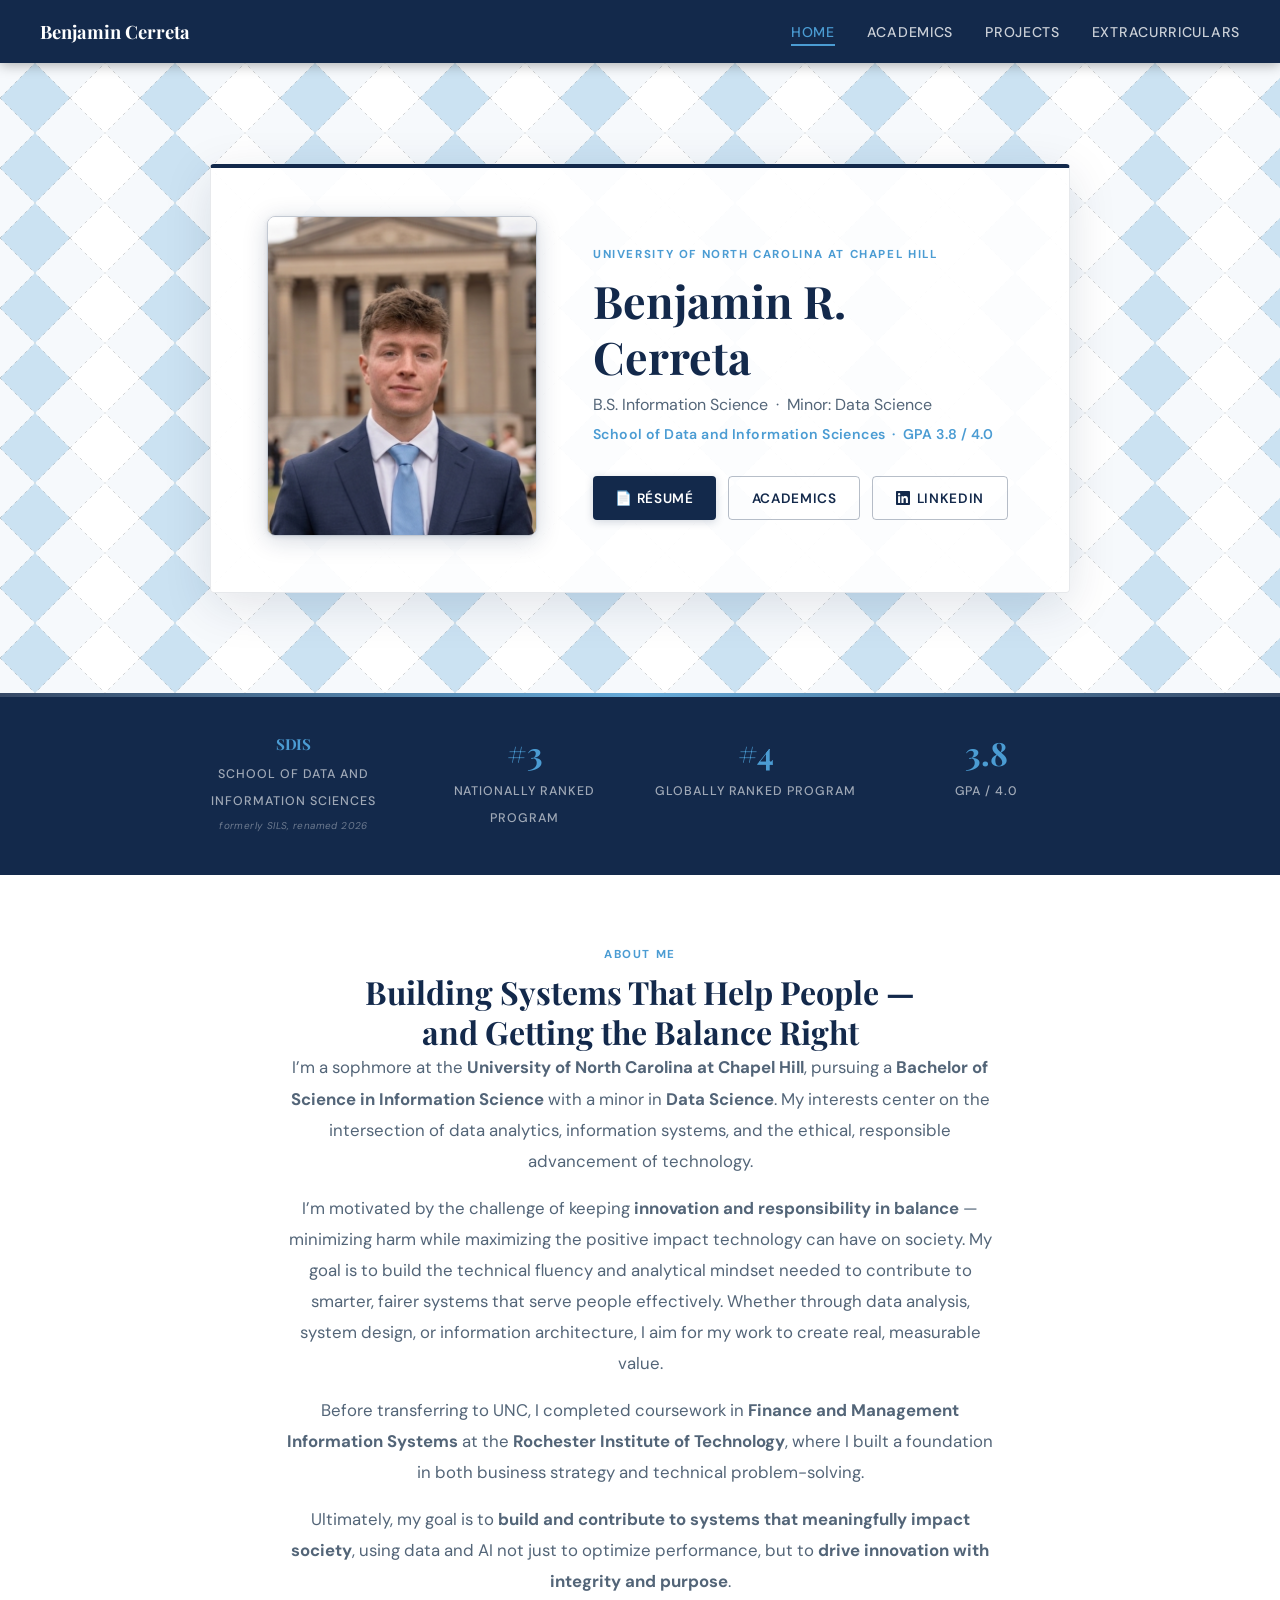
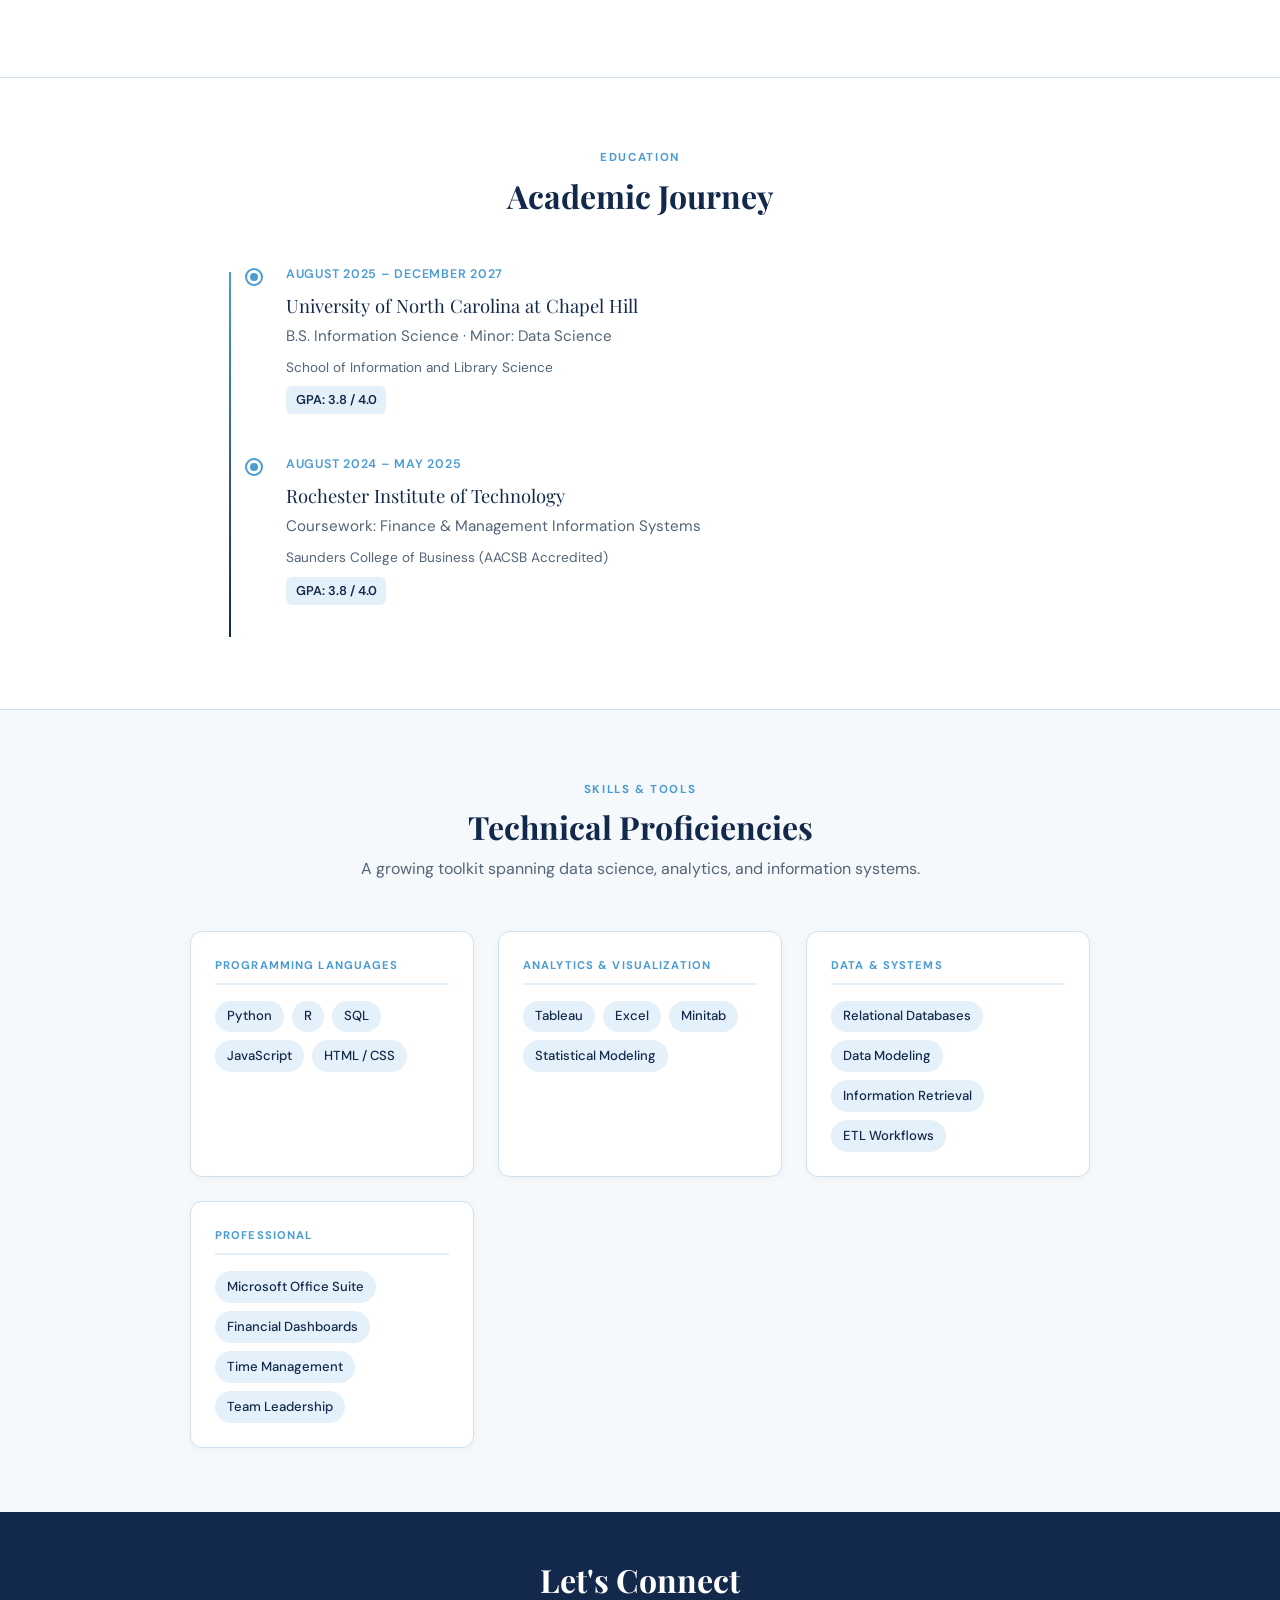
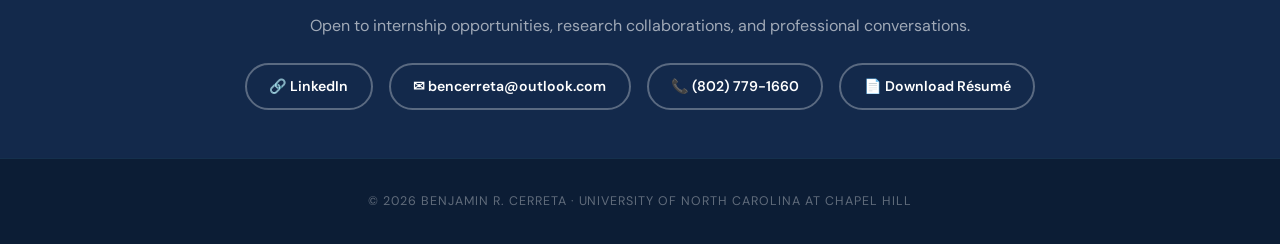
==== index.html @ 317cc1e1 "fix image folder case" ====
<!DOCTYPE html>
<html lang="en">
<head>
  <meta charset="UTF-8"/>
  <meta name="viewport" content="width=device-width, initial-scale=1.0"/>
  <title>Benjamin Cerreta | UNC Chapel Hill</title>
  <meta property="og:title" content="Benjamin R. Cerreta | UNC Chapel Hill"/>
  <meta property="og:description" content="Information Science & Data Science student at UNC Chapel Hill. School of Data and Information Sciences, GPA 3.8."/>
  <meta property="og:type" content="website"/>
  <meta property="og:image" content="Images/headshot.jpg"/>
  <link rel="stylesheet" href="style.css"/>
</head>

<body>

  <!-- NAV -->
  <nav class="navbar">
    <div class="logo">Benjamin Cerreta</div>
    <ul class="nav-links">
      <li><a href="index.html" class="active">Home</a></li>
      <li><a href="academics.html">Academics</a></li>
      <li><a href="projects.html">Projects</a></li>
      <li><a href="extracurriculars.html">Extracurriculars</a></li>
    </ul>
  </nav>

  <!-- HERO — UNC Athletic Argyle background -->
  <header class="hero-banner argyle-hero">
  <div style="
  display: flex;
  align-items: center;
  gap: 3.5rem;
  max-width: 860px;
  width: 100%;
  background: rgba(255,255,255,0.93);
  border: 1px solid rgba(19,41,75,0.10);
  border-top: 4px solid var(--unc-navy);
  border-radius: 4px;
  padding: 3rem 3.5rem;
  box-shadow: 0 12px 48px rgba(19,41,75,0.13);
">
    <!-- PHOTO -->
    <div style="flex-shrink:0;">
      <img src="Images/headshot.jpg" alt="Benjamin Cerreta" class="headshot"/>
    </div>

    <!-- INFO -->
    <div style="text-align:left;">
      <span style="
        display: inline-block;
        font-size: 0.72rem;
        font-weight: 700;
        letter-spacing: 0.14em;
        text-transform: uppercase;
        color: var(--carolina-blue);
        margin-bottom: 0.5rem;
      ">University of North Carolina at Chapel Hill</span>

      <h1 style="color:var(--unc-navy); margin-bottom:0.4rem;">Benjamin R. Cerreta</h1>

      <p style="
        font-size: 1rem;
        color: var(--text-muted);
        margin-bottom: 0.3rem;
        font-weight: 400;
      ">B.S. Information Science &nbsp;·&nbsp; Minor: Data Science</p>

      <p style="
        font-size: 0.88rem;
        color: var(--carolina-blue);
        font-weight: 600;
        letter-spacing: 0.03em;
        margin-bottom: 1.6rem;
      ">School of Data and Information Sciences &nbsp;·&nbsp; GPA 3.8 / 4.0</p>

<div class="hero-links" style="justify-content:flex-start; flex-wrap:nowrap; gap:0.75rem; margin-top:1.8rem;">

  <a href="Resume_Ben_Cerreta.pdf" target="_blank" class="hero-btn-primary">
    &#128196; Résumé
  </a>

  <a href="academics.html" class="hero-btn-secondary">
    Academics
  </a>

  <a href="https://www.linkedin.com/in/ben-cerreta-72324b303" target="_blank" rel="noopener noreferrer" class="hero-btn-secondary">
    <svg xmlns="http://www.w3.org/2000/svg" width="14" height="14" viewBox="0 0 24 24" fill="#13294B">
      <path d="M20.447 20.452h-3.554v-5.569c0-1.328-.027-3.037-1.852-3.037-1.853 0-2.136 1.445-2.136 2.939v5.667H9.351V9h3.414v1.561h.046c.477-.9 1.637-1.85 3.37-1.85 3.601 0 4.267 2.37 4.267 5.455v6.286zM5.337 7.433a2.062 2.062 0 0 1-2.063-2.065 2.064 2.064 0 1 1 2.063 2.065zm1.782 13.019H3.555V9h3.564v11.452zM22.225 0H1.771C.792 0 0 .774 0 1.729v20.542C0 23.227.792 24 1.771 24h20.451C23.2 24 24 23.227 24 22.271V1.729C24 .774 23.2 0 22.222 0h.003z"/>
    </svg>
    LinkedIn
  </a>

</div>
    </div>
  </div>
</header>

  <!-- ARGYLE ACCENT STRIP -->
  <div class="argyle-strip"></div>

  <!-- ACADEMIC STATS BAR (UNC only) -->
  <section class="stats-bar">
    <div class="stats-inner">
     <div class="stat-item">
  <span class="stat-number" style="font-size:0.95rem; letter-spacing:-0.01em;">SDIS</span>
  <span class="stat-label">School of Data and Information Sciences</span>
  <span style="display:block; font-size:0.62rem; color:rgba(255,255,255,0.38); letter-spacing:0.04em; margin-top:0.3rem; font-style:italic;">formerly SILS, renamed 2026</span>
</div>
<div class="stat-item">
  <span class="stat-number">#3</span>
  <span class="stat-label">Nationally Ranked Program</span>
</div>
<div class="stat-item">
  <span class="stat-number">#4</span>
  <span class="stat-label">Globally Ranked Program</span>
</div>
      <div class="stat-item">
        <span class="stat-number">3.8</span>
        <span class="stat-label">GPA / 4.0</span>
      </div>
    </div>
  </section>

  <!-- ABOUT -->
  <section class="about">
    <span class="section-label">About Me</span>
    <h2>Building Systems That Help People —<br>and Getting the Balance Right</h2>
    <p>
  I’m a sophmore at the <strong>University of North Carolina at Chapel Hill</strong>, pursuing a 
  <strong>Bachelor of Science in Information Science</strong> with a minor in 
  <strong>Data Science</strong>. My interests center on the intersection of 
  data analytics, information systems, and the ethical, responsible advancement of technology. 
</p>

<p>
  I’m motivated by the challenge of keeping <strong>innovation and responsibility in balance</strong> — 
  minimizing harm while maximizing the positive impact technology can have on society. 
  My goal is to build the technical fluency and analytical mindset needed to contribute to 
  smarter, fairer systems that serve people effectively. Whether through 
  data analysis, system design, or information architecture, I aim for my work to 
  create real, measurable value.
</p>

<p>
  Before transferring to UNC, I completed coursework in 
  <strong>Finance and Management Information Systems</strong> at the 
  <strong>Rochester Institute of Technology</strong>, where I built a foundation in both business strategy 
  and technical problem-solving. 
  <p>
  Ultimately, my goal is to <strong>build and contribute to systems that meaningfully impact society</strong>, 
  using data and AI not just to optimize performance, but to 
  <strong>drive innovation with integrity and purpose</strong>.
</p>


  </section>

  <hr class="divider"/>

  <!-- EDUCATION TIMELINE -->
  <section class="education-section">
    <div class="section-header text-center">
      <span class="section-label">Education</span>
      <h2>Academic Journey</h2>
    </div>
    <div class="timeline">
      <div class="timeline-item">
        <div class="timeline-date">August 2025 – December 2027</div>
        <div class="timeline-school">University of North Carolina at Chapel Hill</div>
        <div class="timeline-degree">B.S. Information Science · Minor: Data Science</div>
        <div class="timeline-degree" style="font-size:0.85rem; margin-top:0.15rem;">School of Information and Library Science</div>
        <span class="timeline-gpa">GPA: 3.8 / 4.0</span>
      </div>
      <div class="timeline-item">
        <div class="timeline-date">August 2024 – May 2025</div>
        <div class="timeline-school">Rochester Institute of Technology</div>
        <div class="timeline-degree">Coursework: Finance &amp; Management Information Systems</div>
        <div class="timeline-degree" style="font-size:0.85rem; margin-top:0.15rem;">Saunders College of Business (AACSB Accredited)</div>
        <span class="timeline-gpa">GPA: 3.8 / 4.0</span>
      </div>
    </div>
  </section>

  <hr class="divider"/>

  <!-- SKILLS & TOOLS -->
  <section class="skills-section">
    <div class="skills-inner">
      <div class="section-header text-center">
        <span class="section-label">Skills &amp; Tools</span>
        <h2>Technical Proficiencies</h2>
        <p class="page-subtitle">A growing toolkit spanning data science, analytics, and information systems.</p>
      </div>
      <div class="skills-grid">
        <div class="skill-group">
          <div class="skill-group-label">Programming Languages</div>
          <div class="skill-tags">
            <span class="skill-tag">Python</span>
            <span class="skill-tag">R</span>
            <span class="skill-tag">SQL</span>
            <span class="skill-tag">JavaScript</span>
            <span class="skill-tag">HTML / CSS</span>
          </div>
        </div>
        <div class="skill-group">
          <div class="skill-group-label">Analytics &amp; Visualization</div>
          <div class="skill-tags">
            <span class="skill-tag">Tableau</span>
            <span class="skill-tag">Excel</span>
            <span class="skill-tag">Minitab</span>
            <span class="skill-tag">Statistical Modeling</span>
          </div>
        </div>
        <div class="skill-group">
          <div class="skill-group-label">Data &amp; Systems</div>
          <div class="skill-tags">
            <span class="skill-tag">Relational Databases</span>
            <span class="skill-tag">Data Modeling</span>
            <span class="skill-tag">Information Retrieval</span>
            <span class="skill-tag">ETL Workflows</span>
          </div>
        </div>
        <div class="skill-group">
          <div class="skill-group-label">Professional</div>
          <div class="skill-tags">
            <span class="skill-tag">Microsoft Office Suite</span>
            <span class="skill-tag">Financial Dashboards</span>
            <span class="skill-tag">Time Management</span>
            <span class="skill-tag">Team Leadership</span>
          </div>
        </div>
      </div>
    </div>
  </section>

  <!-- CONNECT / CONTACT -->
  <section class="connect-section">
    <h2>Let's Connect</h2>
    <p>Open to internship opportunities, research collaborations, and professional conversations.</p>
    <div class="connect-links">
      <a href="https://www.linkedin.com/in/ben-cerreta-72324b303" class="connect-link" target="_blank" rel="noopener noreferrer">&#128279; LinkedIn</a>
      <a href="mailto:bencerreta@outlook.com" class="connect-link">&#9993; bencerreta@outlook.com</a>
      <a href="tel:8027791660" class="connect-link">&#128222; (802) 779-1660</a>
      <a href="Resume_Ben_Cerreta.pdf" class="connect-link" target="_blank" rel="noopener noreferrer">&#128196; Download Résumé</a>
    </div>
  </section>

  <!-- FOOTER -->
  <footer>
    <p>© 2026 Benjamin R. Cerreta · University of North Carolina at Chapel Hill</p>
  </footer>

  <script src="file.js"></script>
</body>
</html>
---- style.css ----
/* ==== GOOGLE FONTS ==== */
@import url('https://fonts.googleapis.com/css2?family=Playfair+Display:wght@600;700&family=DM+Sans:wght@300;400;500;600&display=swap');

/* ==== UNC OFFICIAL COLOR VARIABLES ==== */
:root {
  --carolina-blue: #4B9CD3;       /* PMS 278 C – official Carolina Blue */
  --carolina-blue-mid: #3a87c0;   /* slightly deeper for hover/accent */
  --carolina-blue-pale: #e5f1fa;  /* very light tint for backgrounds */
  --unc-navy: #13294B;            /* Pantone 282 C – official Navy */
  --unc-navy-light: #1c3a68;
  --white: #ffffff;
  --off-white: #f6f9fc;
  --text: #1a1a2e;
  --text-muted: #536578;
  --border: #cfe0ef;
}

/* ==== RESET & BASE ==== */
html { scroll-behavior: smooth; }
*, *::before, *::after { box-sizing: border-box; margin: 0; padding: 0; }

body {
  font-family: 'DM Sans', sans-serif;
  color: var(--text);
  background: var(--white);
  line-height: 1.7;
  font-size: 16px;
}

h1, h2, h3, h4 {
  font-family: 'Playfair Display', serif;
  color: var(--unc-navy);
  line-height: 1.25;
}

h1 { font-size: clamp(1.8rem, 4vw, 2.8rem); }
h2 { font-size: clamp(1.4rem, 3vw, 2rem); }
h3 { font-size: 1.15rem; }

a { text-decoration: none; color: var(--carolina-blue); transition: color 0.2s; }
a:hover { color: var(--unc-navy); }

/* ====================================================================
   UNC CHAPEL HILL ARGYLE PATTERNS
   Classic argyle: Carolina Blue diamonds + White diamonds
   with thin dark dashed crosshatch lines through every corner.
==================================================================== */

/* Dark argyle — hero banner (navy base, Carolina Blue + white diamonds) */
.argyle-hero {
  background-color: #f6f9fc;
  background-image: url("data:image/svg+xml,%3Csvg xmlns='http://www.w3.org/2000/svg' width='140' height='70'%3E%3Crect width='140' height='70' fill='%23f6f9fc'/%3E%3Cpolygon points='35,0 70,35 35,70 0,35' fill='%234B9CD3' fill-opacity='0.25'/%3E%3Cpolygon points='105,0 140,35 105,70 70,35' fill='%23ffffff' fill-opacity='0.95'/%3E%3Cline x1='0' y1='35' x2='35' y2='0' stroke='%23000000' stroke-width='0.8' stroke-dasharray='3,4' opacity='0.2'/%3E%3Cline x1='0' y1='35' x2='35' y2='70' stroke='%23000000' stroke-width='0.8' stroke-dasharray='3,4' opacity='0.2'/%3E%3Cline x1='70' y1='35' x2='35' y2='0' stroke='%23000000' stroke-width='0.8' stroke-dasharray='3,4' opacity='0.2'/%3E%3Cline x1='70' y1='35' x2='35' y2='70' stroke='%23000000' stroke-width='0.8' stroke-dasharray='3,4' opacity='0.2'/%3E%3Cline x1='70' y1='35' x2='105' y2='0' stroke='%23000000' stroke-width='0.8' stroke-dasharray='3,4' opacity='0.2'/%3E%3Cline x1='70' y1='35' x2='105' y2='70' stroke='%23000000' stroke-width='0.8' stroke-dasharray='3,4' opacity='0.2'/%3E%3Cline x1='140' y1='35' x2='105' y2='0' stroke='%23000000' stroke-width='0.8' stroke-dasharray='3,4' opacity='0.2'/%3E%3Cline x1='140' y1='35' x2='105' y2='70' stroke='%23000000' stroke-width='0.8' stroke-dasharray='3,4' opacity='0.2'/%3E%3C/svg%3E");
  background-size: 140px 70px;
}

.argyle-bg {
  background-color: #f6f9fc;
  background-image: url("data:image/svg+xml,%3Csvg xmlns='http://www.w3.org/2000/svg' width='140' height='70'%3E%3Crect width='140' height='70' fill='%23f6f9fc'/%3E%3Cpolygon points='35,0 70,35 35,70 0,35' fill='%234B9CD3' fill-opacity='0.25'/%3E%3Cpolygon points='105,0 140,35 105,70 70,35' fill='%23ffffff' fill-opacity='0.95'/%3E%3Cline x1='0' y1='35' x2='35' y2='0' stroke='%23000000' stroke-width='0.8' stroke-dasharray='3,4' opacity='0.2'/%3E%3Cline x1='0' y1='35' x2='35' y2='70' stroke='%23000000' stroke-width='0.8' stroke-dasharray='3,4' opacity='0.2'/%3E%3Cline x1='70' y1='35' x2='35' y2='0' stroke='%23000000' stroke-width='0.8' stroke-dasharray='3,4' opacity='0.2'/%3E%3Cline x1='70' y1='35' x2='35' y2='70' stroke='%23000000' stroke-width='0.8' stroke-dasharray='3,4' opacity='0.2'/%3E%3Cline x1='70' y1='35' x2='105' y2='0' stroke='%23000000' stroke-width='0.8' stroke-dasharray='3,4' opacity='0.2'/%3E%3Cline x1='70' y1='35' x2='105' y2='70' stroke='%23000000' stroke-width='0.8' stroke-dasharray='3,4' opacity='0.2'/%3E%3Cline x1='140' y1='35' x2='105' y2='0' stroke='%23000000' stroke-width='0.8' stroke-dasharray='3,4' opacity='0.2'/%3E%3Cline x1='140' y1='35' x2='105' y2='70' stroke='%23000000' stroke-width='0.8' stroke-dasharray='3,4' opacity='0.2'/%3E%3C/svg%3E");
  background-size: 140px 70px;
  background-attachment: fixed;
}

.argyle-strip {
  height: 4px;
  background: linear-gradient(
    to right,
    var(--unc-navy) 0%,
    var(--carolina-blue) 50%,
    var(--unc-navy) 100%
  );
  opacity: 0.85;
}

/* ==== NAV ==== */
.navbar {
  background: var(--unc-navy);
  color: var(--white);
  display: flex;
  justify-content: space-between;
  align-items: center;
  padding: 1rem 2.5rem;
  position: sticky;
  top: 0;
  z-index: 100;
  box-shadow: 0 2px 12px rgba(0,0,0,0.3);
}

.logo {
  font-family: 'Playfair Display', serif;
  font-weight: 700;
  font-size: 1.15rem;
  color: var(--white);
}

.nav-links { list-style: none; display: flex; gap: 2rem; }

.nav-links a {
  color: rgba(255,255,255,0.78);
  font-size: 0.88rem;
  font-weight: 500;
  letter-spacing: 0.05em;
  text-transform: uppercase;
  transition: color 0.2s;
  padding-bottom: 3px;
  border-bottom: 2px solid transparent;
}

.nav-links a.active,
.nav-links a:hover {
  color: var(--carolina-blue);
  border-bottom-color: var(--carolina-blue);
}

/* ==== HERO ==== */
.hero-banner {
  min-height: 70vh;
  display: flex;
  justify-content: center;
  align-items: center;
  padding: 6rem 1rem;
}

.hero-overlay {
  text-align: center;
  padding: 3rem 4rem;
  border-radius: 16px;
  background: rgba(19, 41, 75, 0.6);
  -webkit-backdrop-filter: blur(8px);
  backdrop-filter: blur(8px);
  border: 1px solid rgba(75, 156, 211, 0.35);
  max-width: 600px;
}

.headshot {
  width: 270px;
  height: 320px;
  border-radius: 8px;
  border: 1px solid rgba(19,41,75,0.25);
  object-fit: cover;
  box-shadow: 0 4px 24px rgba(19,41,75,0.18), 0 1px 4px rgba(19,41,75,0.10);
}

.hero-overlay h1 { color: var(--white); margin-bottom: 0.5rem; }

.subtitle {
  color: rgba(255,255,255,0.78);
  margin: 0.3rem 0 1.5rem;
  font-size: 1rem;
  font-weight: 400;
}

.hero-links { display: flex; gap: 1rem; justify-content: center; flex-wrap: wrap; }

.btn {
  background: var(--carolina-blue);
  color: var(--white);
  padding: 0.65rem 1.6rem;
  border-radius: 30px;
  font-weight: 600;
  font-size: 0.9rem;
  transition: all 0.25s;
  display: inline-flex;
  align-items: center;
  gap: 0.4rem;
}
.btn:hover {
  background: var(--white);
  color: var(--unc-navy);
  transform: translateY(-2px);
  box-shadow: 0 6px 20px rgba(0,0,0,0.2);
}

.btn-outline {
  background: transparent;
  color: var(--white);
  border: 2px solid rgba(255,255,255,0.45);
  padding: 0.6rem 1.5rem;
  border-radius: 30px;
  font-weight: 500;
  font-size: 0.9rem;
  transition: all 0.25s;
}
.btn-outline:hover {
  border-color: var(--white);
  background: rgba(255,255,255,0.1);
  color: var(--white);
  transform: translateY(-2px);
}
.hero-banner .btn-outline:hover {
  background: var(--unc-navy);
  border-color: var(--unc-navy);
  color: var(--white);
}

/* ==== STATS BAR ==== */
.stats-bar {
  background: var(--unc-navy);
  padding: 2.5rem 2rem;
}

.stats-inner {
  max-width: 900px;
  margin: 0 auto;
  display: grid;
  grid-template-columns: repeat(auto-fit, minmax(140px, 1fr));
  gap: 1.5rem;
  text-align: center;
}

.stat-item { color: var(--white); }
.stat-number {
  font-family: 'Playfair Display', serif;
  font-size: 2rem;
  font-weight: 700;
  color: var(--carolina-blue);
  display: block;
  line-height: 1;
  margin-bottom: 0.4rem;
}
.stat-label {
  font-size: 0.78rem;
  font-weight: 500;
  letter-spacing: 0.08em;
  text-transform: uppercase;
  color: rgba(255,255,255,0.6);
}

/* ==== ABOUT ==== */
.about {
  max-width: 760px;
  margin: 0 auto;
  padding: 4rem 1.5rem;
  text-align: center;
}
.about p {
  font-size: 1.05rem;
  color: var(--text-muted);
  margin-bottom: 1rem;
  line-height: 1.85;
}

/* ==== SECTION HELPERS ==== */
.section { padding: 4rem 2rem; max-width: 1100px; margin: 0 auto; }
.section-header { text-align: center; margin-bottom: 3rem; }
.section-header h2 { margin-bottom: 0.5rem; }
.section-label {
  display: inline-block;
  font-size: 0.72rem;
  font-weight: 700;
  letter-spacing: 0.14em;
  text-transform: uppercase;
  color: var(--carolina-blue);
  margin-bottom: 0.5rem;
}
.page-subtitle {
  color: var(--text-muted);
  font-size: 1rem;
  max-width: 600px;
  margin: 0.5rem auto 0;
}
.text-center { text-align: center; }
.divider { border: none; border-top: 1px solid var(--border); margin: 0; }

/* ==== EDUCATION TIMELINE ==== */
.education-section { padding: 4rem 2rem; max-width: 900px; margin: 0 auto; }

.timeline { display: flex; flex-direction: column; position: relative; padding-left: 2rem; }
.timeline::before {
  content: '';
  position: absolute;
  left: 7px; top: 8px; bottom: 8px;
  width: 2px;
  background: linear-gradient(to bottom, var(--carolina-blue), var(--unc-navy));
}
.timeline-item { position: relative; padding: 0 0 2.5rem 2rem; }
.timeline-item::before {
  content: '';
  position: absolute;
  left: -0.45rem; top: 6px;
  width: 14px; height: 14px;
  border-radius: 50%;
  background: var(--carolina-blue);
  border: 3px solid var(--white);
  box-shadow: 0 0 0 2px var(--carolina-blue);
}
.timeline-date { font-size: 0.78rem; font-weight: 600; letter-spacing: 0.06em; text-transform: uppercase; color: var(--carolina-blue); margin-bottom: 0.3rem; }
.timeline-school { font-family: 'Playfair Display', serif; font-size: 1.15rem; color: var(--unc-navy); margin-bottom: 0.15rem; }
.timeline-degree { font-size: 0.95rem; color: var(--text-muted); margin-bottom: 0.4rem; }
.timeline-gpa { display: inline-block; background: var(--carolina-blue-pale); color: var(--unc-navy); padding: 0.2rem 0.6rem; border-radius: 6px; font-size: 0.8rem; font-weight: 600; }

/* ==== SKILLS SECTION ==== */
.skills-section { background: var(--off-white); padding: 4rem 2rem; }
.skills-inner { max-width: 900px; margin: 0 auto; }
.skills-grid { display: grid; grid-template-columns: repeat(auto-fit, minmax(220px, 1fr)); gap: 1.5rem; margin-top: 2.5rem; }
.skill-group { background: var(--white); border-radius: 12px; padding: 1.5rem; border: 1px solid var(--border); box-shadow: 0 2px 8px rgba(0,0,0,0.04); }
.skill-group-label { font-size: 0.7rem; font-weight: 700; text-transform: uppercase; letter-spacing: 0.1em; color: var(--carolina-blue); margin-bottom: 1rem; padding-bottom: 0.5rem; border-bottom: 2px solid var(--carolina-blue-pale); }
.skill-tags { display: flex; flex-wrap: wrap; gap: 0.5rem; }
.skill-tag { background: var(--carolina-blue-pale); color: var(--unc-navy); padding: 0.3rem 0.75rem; border-radius: 20px; font-size: 0.82rem; font-weight: 500; }

/* ==== COURSE CARDS (no images) ==== */
.course-grid { display: grid; grid-template-columns: repeat(auto-fit, minmax(300px, 1fr)); gap: 1.5rem; margin-top: 2rem; }
.course-card {
  background: rgba(255,255,255,0.97);
  border-radius: 12px;
  padding: 1.5rem;
  box-shadow: 0 2px 12px rgba(0,0,0,0.06);
  border: 1px solid var(--border);
  display: flex; flex-direction: column; gap: 0.6rem;
  transition: transform 0.2s, box-shadow 0.2s;
}
.course-card:hover { transform: translateY(-3px); box-shadow: 0 8px 24px rgba(0,0,0,0.1); }
.course-meta { display: flex; align-items: center; justify-content: space-between; gap: 0.5rem; }
.course-code { font-size: 0.75rem; font-weight: 700; letter-spacing: 0.08em; text-transform: uppercase; color: var(--carolina-blue); background: var(--carolina-blue-pale); padding: 0.2rem 0.55rem; border-radius: 5px; }
.school-badge { font-size: 0.68rem; font-weight: 600; letter-spacing: 0.06em; text-transform: uppercase; color: var(--white); background: var(--unc-navy); padding: 0.2rem 0.55rem; border-radius: 5px; white-space: nowrap; }
.school-badge.rit { background: #f76902; }
.course-card h3 { font-size: 1rem; color: var(--unc-navy); margin: 0.1rem 0; font-family: 'DM Sans', sans-serif; font-weight: 600; }
.course-card p { font-size: 0.88rem; color: var(--text-muted); line-height: 1.65; flex: 1; }
.course-tags { display: flex; flex-wrap: wrap; gap: 0.4rem; margin-top: 0.2rem; }
.course-tag { font-size: 0.7rem; padding: 0.15rem 0.5rem; border-radius: 12px; background: var(--off-white); color: var(--text-muted); font-weight: 500; }

/* School filter tabs */
.tab-bar { display: flex; gap: 0.5rem; justify-content: center; margin-bottom: 2.5rem; flex-wrap: wrap; }
.tab-btn { padding: 0.5rem 1.4rem; border-radius: 30px; border: 2px solid var(--border); background: transparent; color: var(--text-muted); font-family: 'DM Sans', sans-serif; font-size: 0.85rem; font-weight: 600; cursor: pointer; transition: all 0.2s; }
.tab-btn:hover {
  border-color: var(--carolina-blue);
  color: var(--carolina-blue);
  background: var(--carolina-blue-pale);
  transform: translateY(-1px);
  box-shadow: 0 3px 10px rgba(75,156,211,0.15);
}
.tab-btn.active { background: var(--unc-navy); border-color: var(--unc-navy); color: var(--white); }

/* ==== ACTIVITY LIST ==== */
.activity-list { max-width: 800px; margin: 2rem auto 0; display: flex; flex-direction: column; gap: 1.2rem; }
.activity { background: rgba(255,255,255,0.97); border-left: 4px solid var(--carolina-blue); padding: 1.2rem 1.5rem; border-radius: 0 10px 10px 0; box-shadow: 0 2px 10px rgba(0,0,0,0.05); transition: transform 0.2s; }
.activity:hover {
  transform: translateX(4px);
  box-shadow: 0 6px 20px rgba(0,0,0,0.09);
}
.activity h3 { font-size: 1rem; font-family: 'DM Sans', sans-serif; font-weight: 600; margin-bottom: 0.35rem; }
.activity p { font-size: 0.9rem; color: var(--text-muted); }
.activity-role { font-size: 0.72rem; font-weight: 600; letter-spacing: 0.06em; text-transform: uppercase; color: var(--carolina-blue); margin-bottom: 0.3rem; display: block; }

/* Powerlifting records table */
.records-grid {
  display: grid;
  grid-template-columns: repeat(auto-fit, minmax(140px, 1fr));
  gap: 0.75rem;
  margin-top: 0.9rem;
}
.record-item {
  background: var(--carolina-blue-pale);
  border-radius: 8px;
  padding: 0.7rem 0.9rem;
  text-align: center;
}
.record-lift { font-size: 0.68rem; font-weight: 700; text-transform: uppercase; letter-spacing: 0.08em; color: var(--carolina-blue); margin-bottom: 0.2rem; }
.record-kg { font-family: 'Playfair Display', serif; font-size: 1.1rem; color: var(--unc-navy); font-weight: 700; }
.record-lbs { font-size: 0.75rem; color: var(--text-muted); }

/* ==== PROJECTS ==== */
.project-grid { display: grid; grid-template-columns: repeat(auto-fit, minmax(300px, 1fr)); gap: 1.5rem; margin-top: 2rem; }
.project-card { background: rgba(255,255,255,0.97); border-radius: 12px; padding: 2rem; border: 1px solid var(--border); box-shadow: 0 2px 12px rgba(0,0,0,0.06); }
.project-card.future { border: 2px dashed var(--border); background: rgba(255,255,255,0.7); text-align: center; color: var(--text-muted); }
.project-card.future h3 { color: var(--text-muted); font-size: 1rem; }

/* ==== CONNECT / CONTACT ==== */
.connect-section { background: var(--unc-navy); padding: 3rem 2rem; text-align: center; }
.connect-section h2 { color: var(--white); margin-bottom: 0.75rem; }
.connect-section p { color: rgba(255,255,255,0.6); margin-bottom: 1.5rem; }
.connect-links { display: flex; gap: 1rem; justify-content: center; flex-wrap: wrap; }
.connect-link { display: inline-flex; align-items: center; gap: 0.4rem; padding: 0.6rem 1.4rem; border-radius: 30px; font-size: 0.88rem; font-weight: 600; transition: all 0.2s; border: 2px solid rgba(255,255,255,0.3); color: var(--white); }
.connect-link:hover { background: var(--carolina-blue); border-color: var(--carolina-blue); color: var(--white); transform: translateY(-2px); }

/* ==== FOOTER ==== */
footer {
  text-align: center;
  padding: 2rem 2rem;
  background: #0c1d35;
  color: rgba(255,255,255,0.35);
  font-size: 0.78rem;
  letter-spacing: 0.08em;
  text-transform: uppercase;
  border-top: 1px solid rgba(75,156,211,0.15);
}
/* ==== RESPONSIVE ==== */
@media (max-width: 768px) {
  .navbar { padding: 0.8rem 1.2rem; }
  .nav-links { gap: 1rem; }
  .nav-links a { font-size: 0.78rem; }
  .hero-overlay { padding: 2rem 1.5rem; }
  .stats-inner { grid-template-columns: repeat(2, 1fr); }
  .course-grid { grid-template-columns: 1fr; }
  .records-grid { grid-template-columns: repeat(2, 1fr); }
}

.fade-in {
  opacity: 0;
  transform: translateY(24px);
  transition: opacity 0.6s ease, transform 0.6s ease;
}
.fade-in.visible {
  opacity: 1;
  transform: translateY(0);
}
@media print {
  .navbar, .connect-section, .back-to-top, footer { display: none; }
  body { font-size: 12pt; color: #000; background: #fff; }
  .argyle-hero, .argyle-bg, .argyle-strip, .stats-bar, .skills-section { display: none; }
  .about, .education-section { max-width: 100%; padding: 1rem 0; }
}

.hero-btn-primary {
  display: inline-flex;
  align-items: center;
  gap: 0.45rem;
  padding: 0.6rem 1.4rem;
  background: var(--unc-navy);
  color: #fff;
  border-radius: 4px;
  font-size: 0.85rem;
  font-weight: 600;
  letter-spacing: 0.05em;
  text-transform: uppercase;
  text-decoration: none;
  box-shadow: 0 2px 8px rgba(19,41,75,0.18);
  transition: background 0.2s, box-shadow 0.2s, transform 0.2s;
}
.hero-btn-primary:hover {
  background: var(--carolina-blue);
  color: #fff;
  transform: translateY(-2px);
  box-shadow: 0 6px 18px rgba(19,41,75,0.22);
}

.hero-btn-secondary {
  display: inline-flex;
  align-items: center;
  gap: 0.45rem;
  padding: 0.6rem 1.4rem;
  background: transparent;
  color: var(--unc-navy);
  border: 1.5px solid rgba(19,41,75,0.3);
  border-radius: 4px;
  font-size: 0.85rem;
  font-weight: 600;
  letter-spacing: 0.05em;
  text-transform: uppercase;
  text-decoration: none;
  transition: border-color 0.2s, background 0.2s, transform 0.2s, box-shadow 0.2s;
}
.hero-btn-secondary:hover {
  border-color: var(--unc-navy);
  background: rgba(19,41,75,0.05);
  transform: translateY(-2px);
  box-shadow: 0 6px 18px rgba(19,41,75,0.10);
}
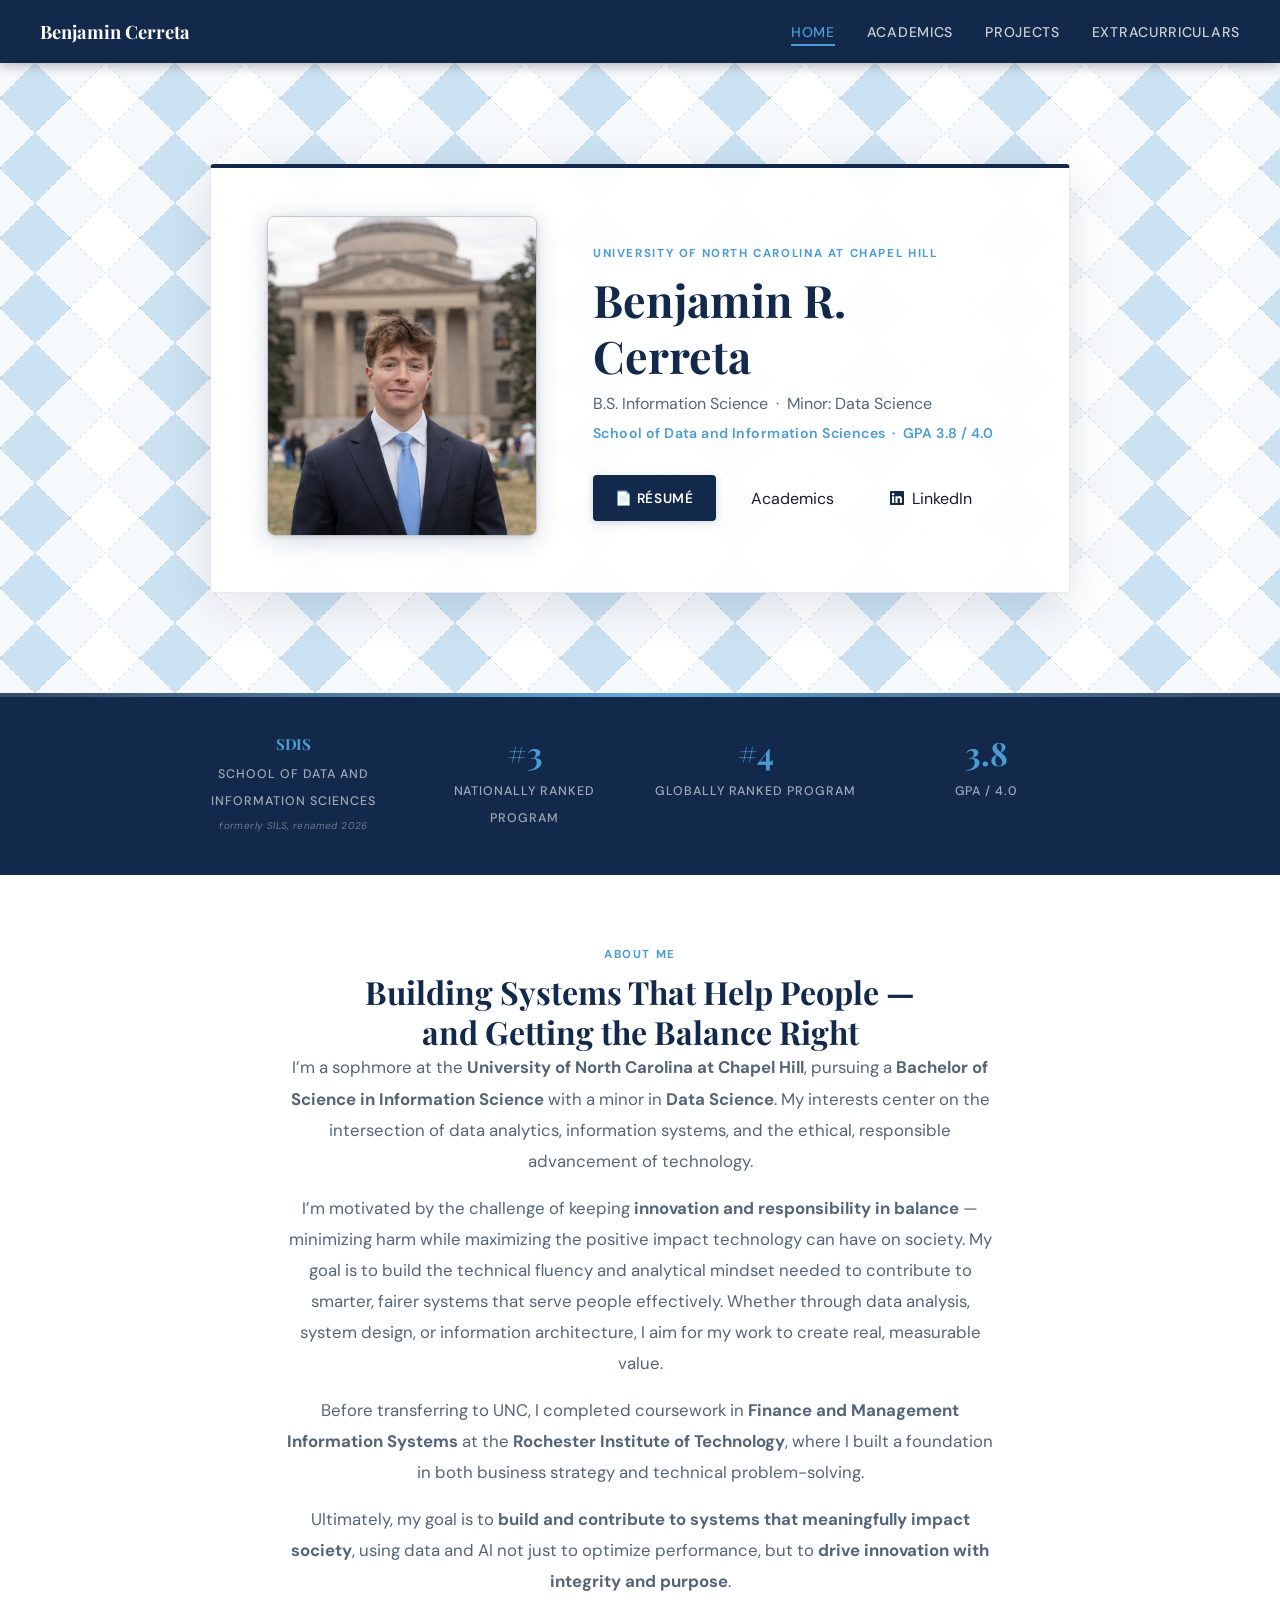
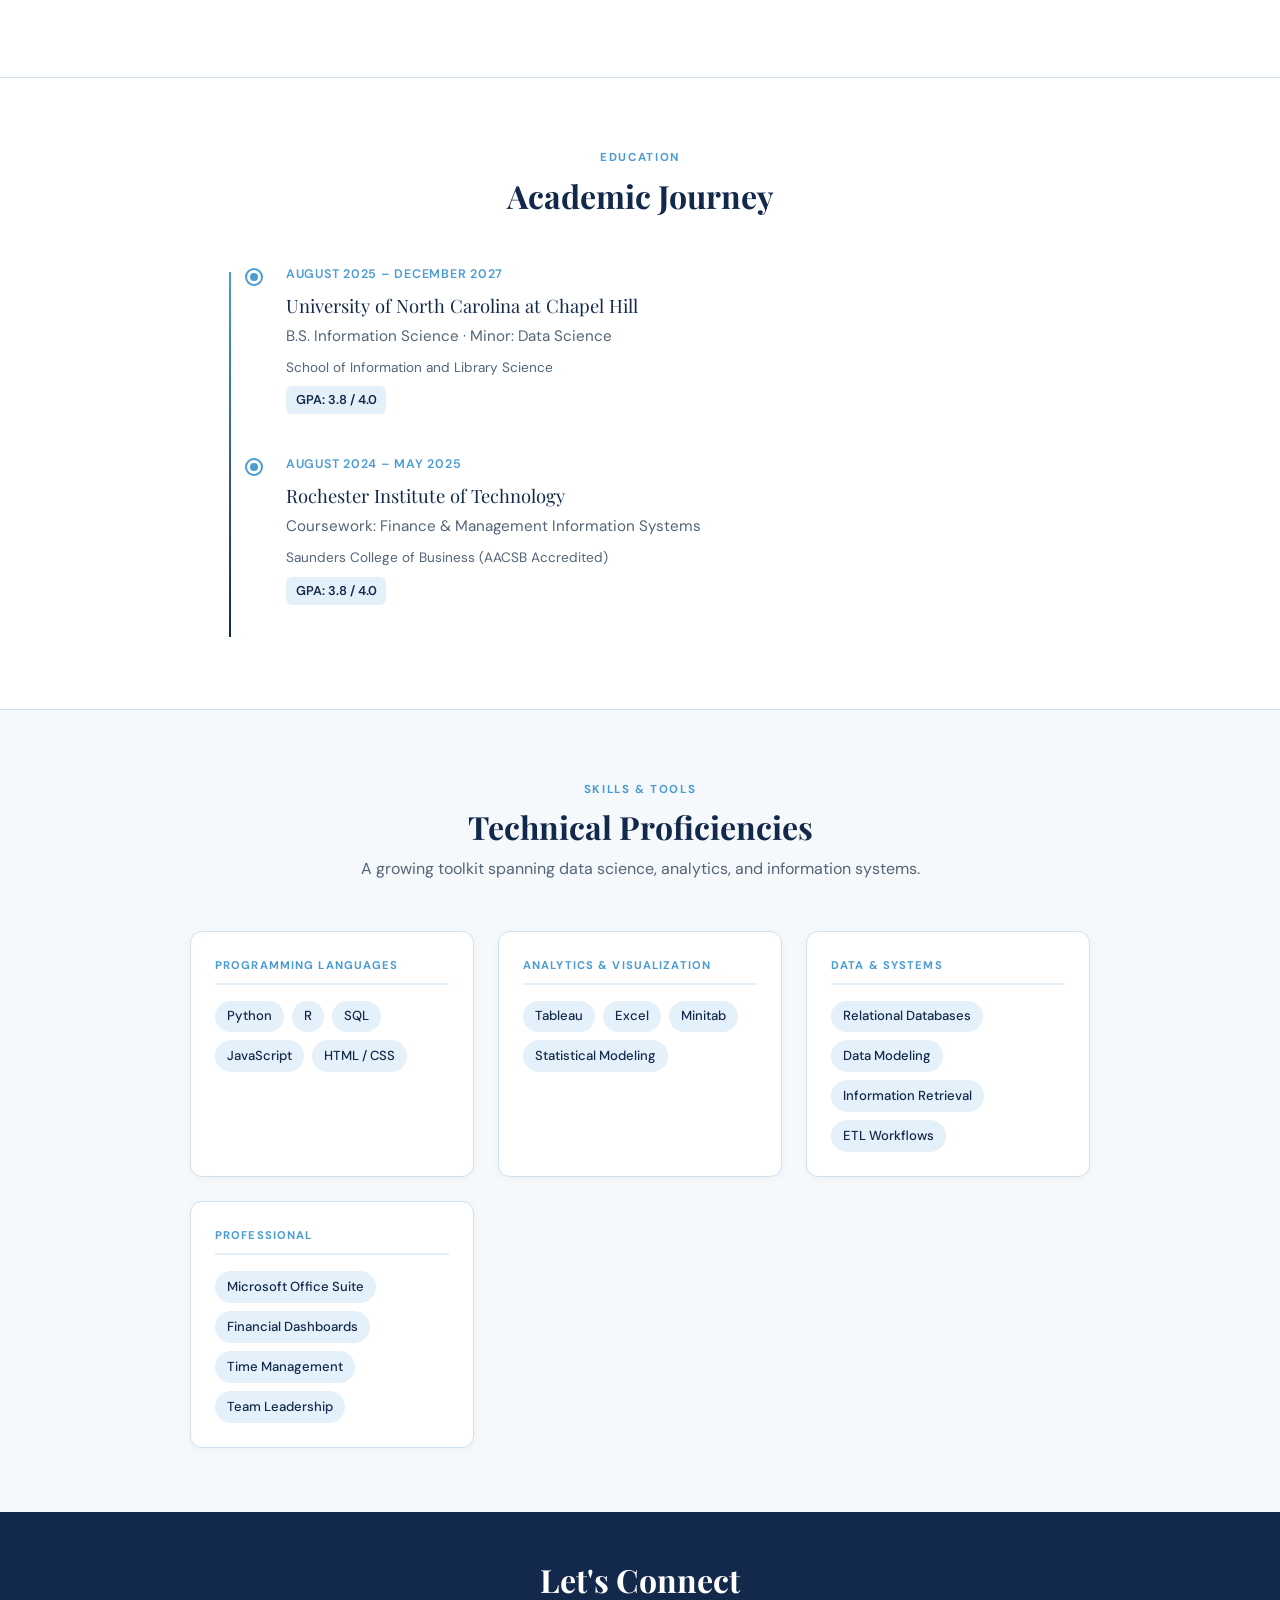
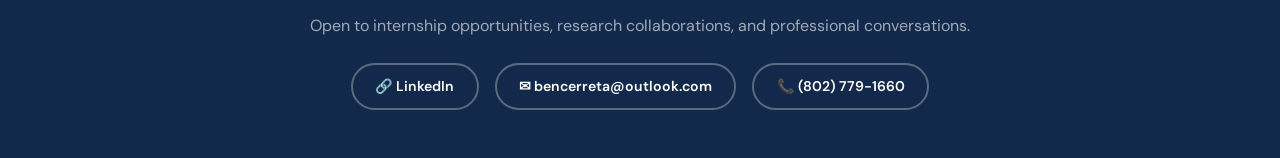
==== commit 2872caac: "Fix headshot path and uncrop activity photos" ====
--- a/index.html
+++ b/index.html
@@ -7,7 +7,7 @@
   <meta property="og:title" content="Benjamin R. Cerreta | UNC Chapel Hill"/>
   <meta property="og:description" content="Information Science & Data Science student at UNC Chapel Hill. School of Data and Information Sciences, GPA 3.8."/>
   <meta property="og:type" content="website"/>
-  <meta property="og:image" content="Images/headshot.jpg"/>
+  <meta property="og:image" content="Images/headshot.png"/>
   <link rel="stylesheet" href="style.css"/>
 </head>
 
@@ -41,7 +41,7 @@
 ">
     <!-- PHOTO -->
     <div style="flex-shrink:0;">
-      <img src="Images/headshot.jpg" alt="Benjamin Cerreta" class="headshot"/>
+      <img src="Images/headshot.png" alt="Benjamin Cerreta" class="headshot"/>
     </div>
 
     <!-- INFO -->
@@ -241,15 +241,4 @@
       <a href="https://www.linkedin.com/in/ben-cerreta-72324b303" class="connect-link" target="_blank" rel="noopener noreferrer">&#128279; LinkedIn</a>
       <a href="mailto:bencerreta@outlook.com" class="connect-link">&#9993; bencerreta@outlook.com</a>
       <a href="tel:8027791660" class="connect-link">&#128222; (802) 779-1660</a>
-      <a href="Resume_Ben_Cerreta.pdf" class="connect-link" target="_blank" rel="noopener noreferrer">&#128196; Download Résumé</a>
-    </div>
-  </section>
-
-  <!-- FOOTER -->
-  <footer>
-    <p>© 2026 Benjamin R. Cerreta · University of North Carolina at Chapel Hill</p>
-  </footer>
-
-  <script src="file.js"></script>
-</body>
-</html>
+      <a href="Resume_Ben_Cerreta.pdf" class="connect-link" target="_blank" rel="noopener nor
--- a/style.css
+++ b/style.css
@@ -340,6 +340,17 @@
 .activity h3 { font-size: 1rem; font-family: 'DM Sans', sans-serif; font-weight: 600; margin-bottom: 0.35rem; }
 .activity p { font-size: 0.9rem; color: var(--text-muted); }
 .activity-role { font-size: 0.72rem; font-weight: 600; letter-spacing: 0.06em; text-transform: uppercase; color: var(--carolina-blue); margin-bottom: 0.3rem; display: block; }
+
+/* Activity photo */
+.activity-photo {
+  width: 100%;
+  height: auto;
+  border-radius: 6px;
+  margin-top: 1rem;
+  border: 1px solid var(--border);
+  box-shadow: 0 2px 8px rgba(19,41,75,0.08);
+  display: block;
+}
 
 /* Powerlifting records table */
 .records-grid {
@@ -439,19 +450,4 @@
   gap: 0.45rem;
   padding: 0.6rem 1.4rem;
   background: transparent;
-  color: var(--unc-navy);
-  border: 1.5px solid rgba(19,41,75,0.3);
-  border-radius: 4px;
-  font-size: 0.85rem;
-  font-weight: 600;
-  letter-spacing: 0.05em;
-  text-transform: uppercase;
-  text-decoration: none;
-  transition: border-color 0.2s, background 0.2s, transform 0.2s, box-shadow 0.2s;
-}
-.hero-btn-secondary:hover {
-  border-color: var(--unc-navy);
-  background: rgba(19,41,75,0.05);
-  transform: translateY(-2px);
-  box-shadow: 0 6px 18px rgba(19,41,75,0.10);
-}+  color: var(--unc
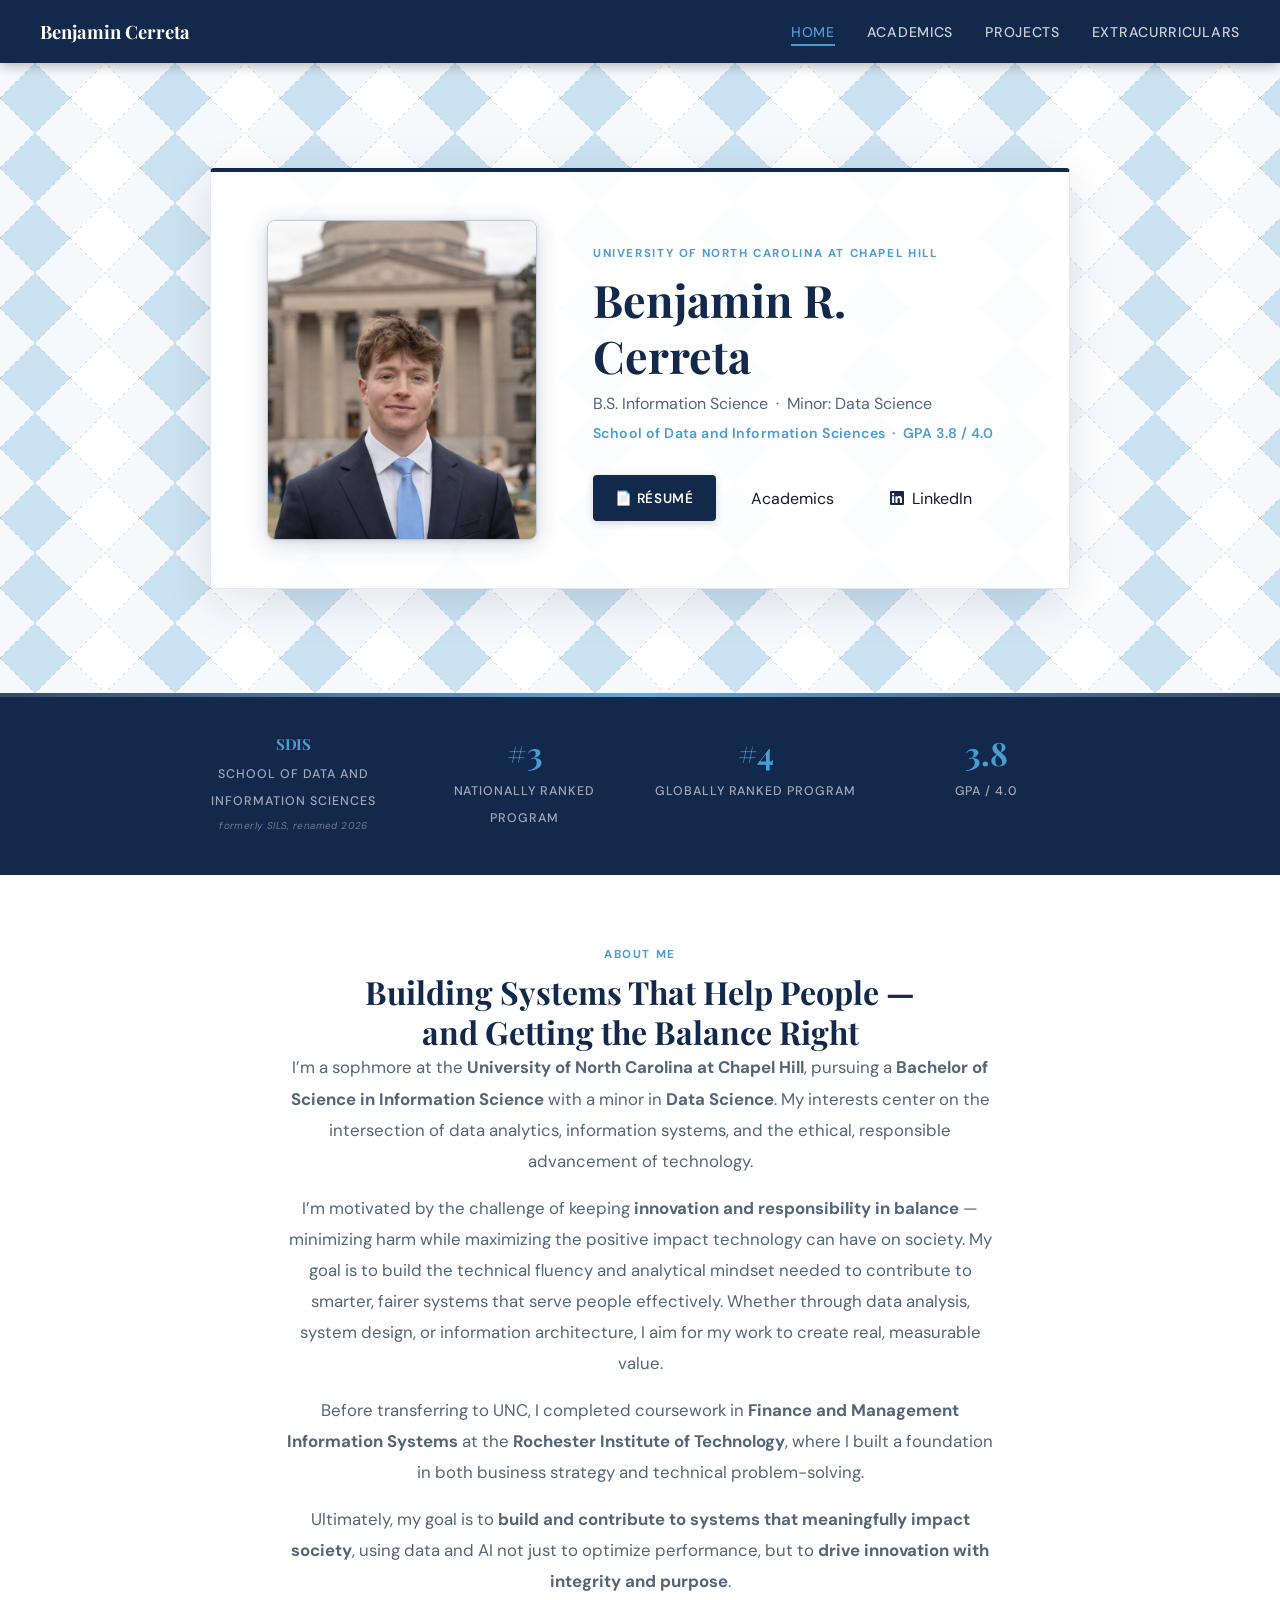
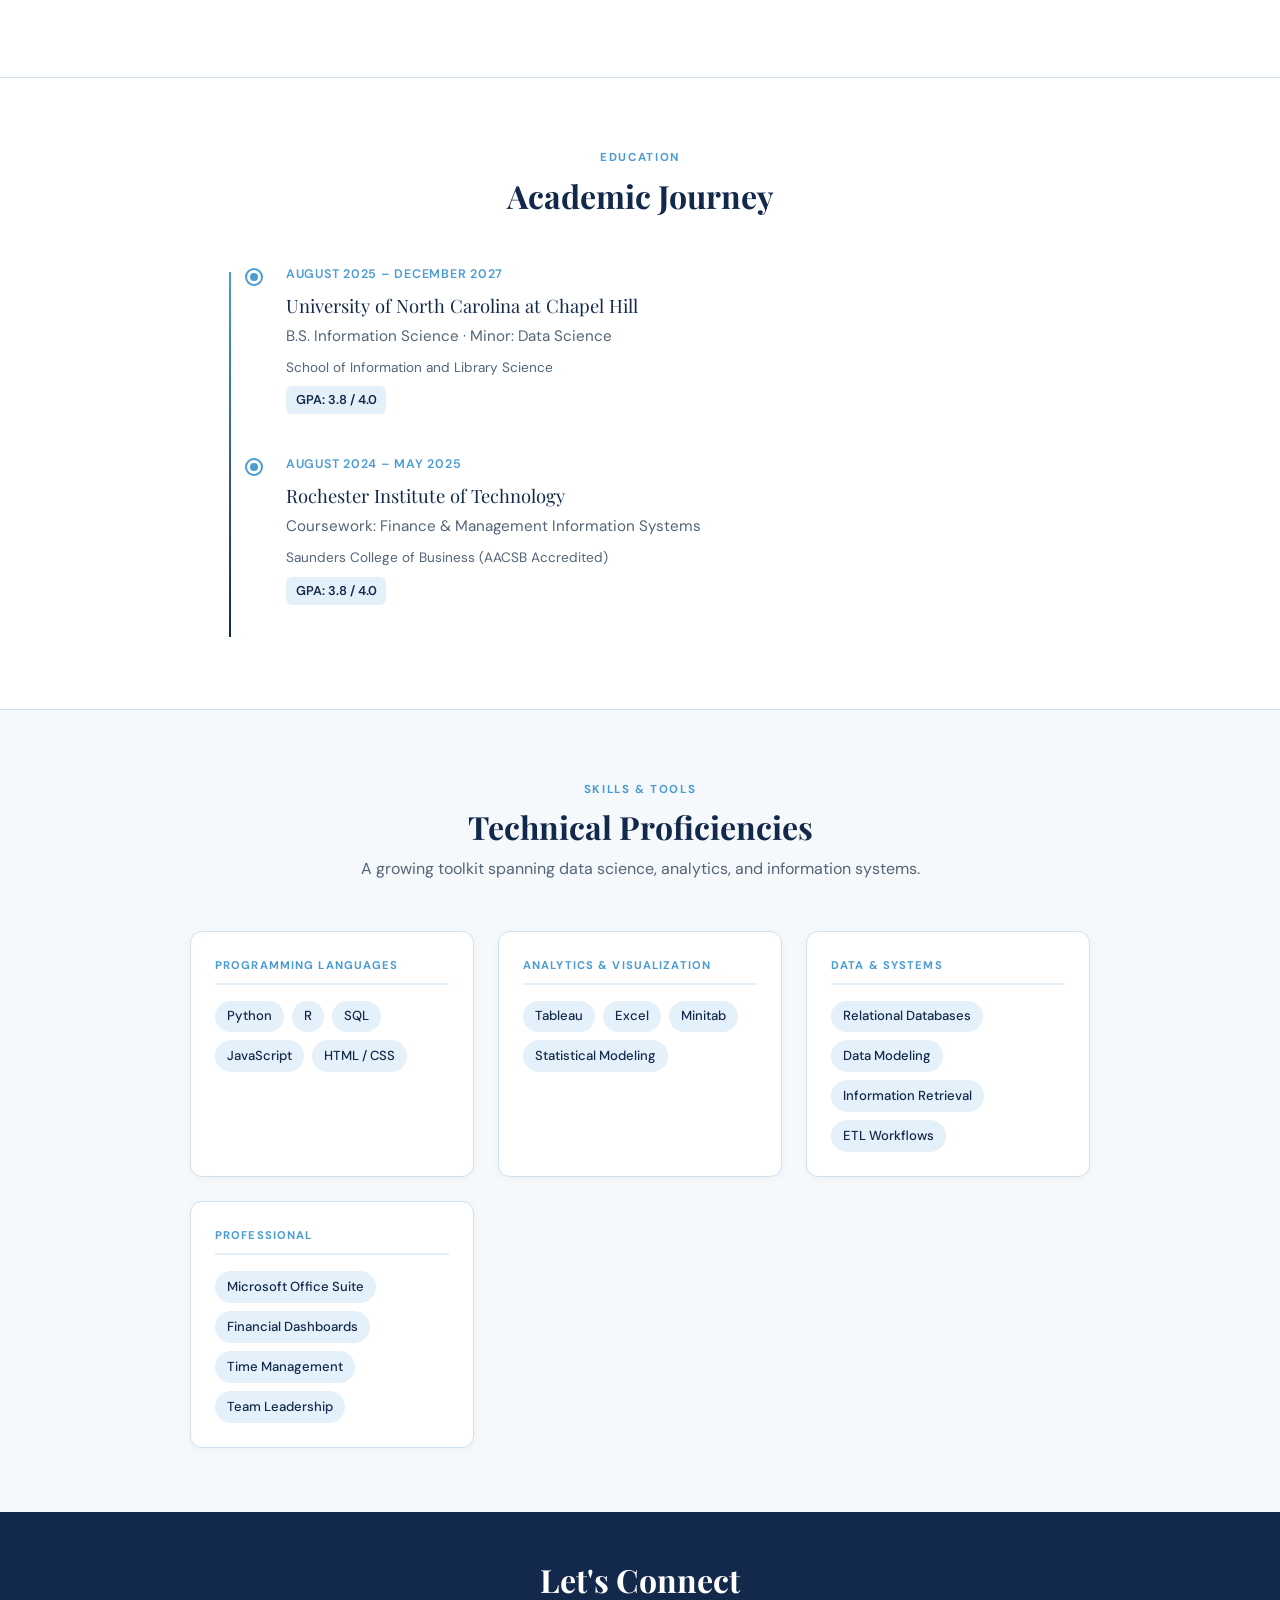
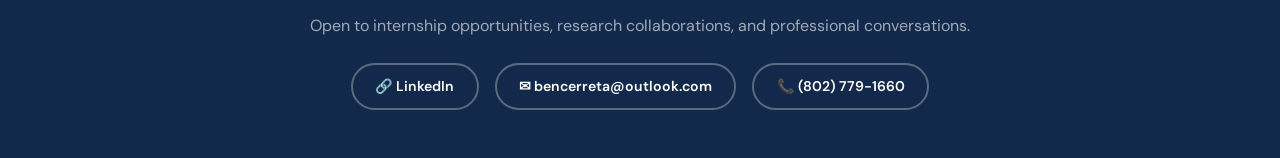
==== commit 85c1fc3f: "Zoom in headshot, fix headshot path" ====
--- a/index.html
+++ b/index.html
@@ -40,7 +40,7 @@
   box-shadow: 0 12px 48px rgba(19,41,75,0.13);
 ">
     <!-- PHOTO -->
-    <div style="flex-shrink:0;">
+    <div class="headshot-wrapper">
       <img src="Images/headshot.png" alt="Benjamin Cerreta" class="headshot"/>
     </div>
 
--- a/style.css
+++ b/style.css
@@ -131,13 +131,24 @@
   max-width: 600px;
 }
 
-.headshot {
+.headshot-wrapper {
   width: 270px;
   height: 320px;
   border-radius: 8px;
+  overflow: hidden;
+  flex-shrink: 0;
   border: 1px solid rgba(19,41,75,0.25);
+  box-shadow: 0 4px 24px rgba(19,41,75,0.18), 0 1px 4px rgba(19,41,75,0.10);
+}
+
+.headshot {
+  width: 100%;
+  height: 100%;
   object-fit: cover;
-  box-shadow: 0 4px 24px rgba(19,41,75,0.18), 0 1px 4px rgba(19,41,75,0.10);
+  object-position: center 30%;
+  transform: scale(1.2);
+  transform-origin: center 35%;
+  display: block;
 }
 
 .hero-overlay h1 { color: var(--white); margin-bottom: 0.5rem; }
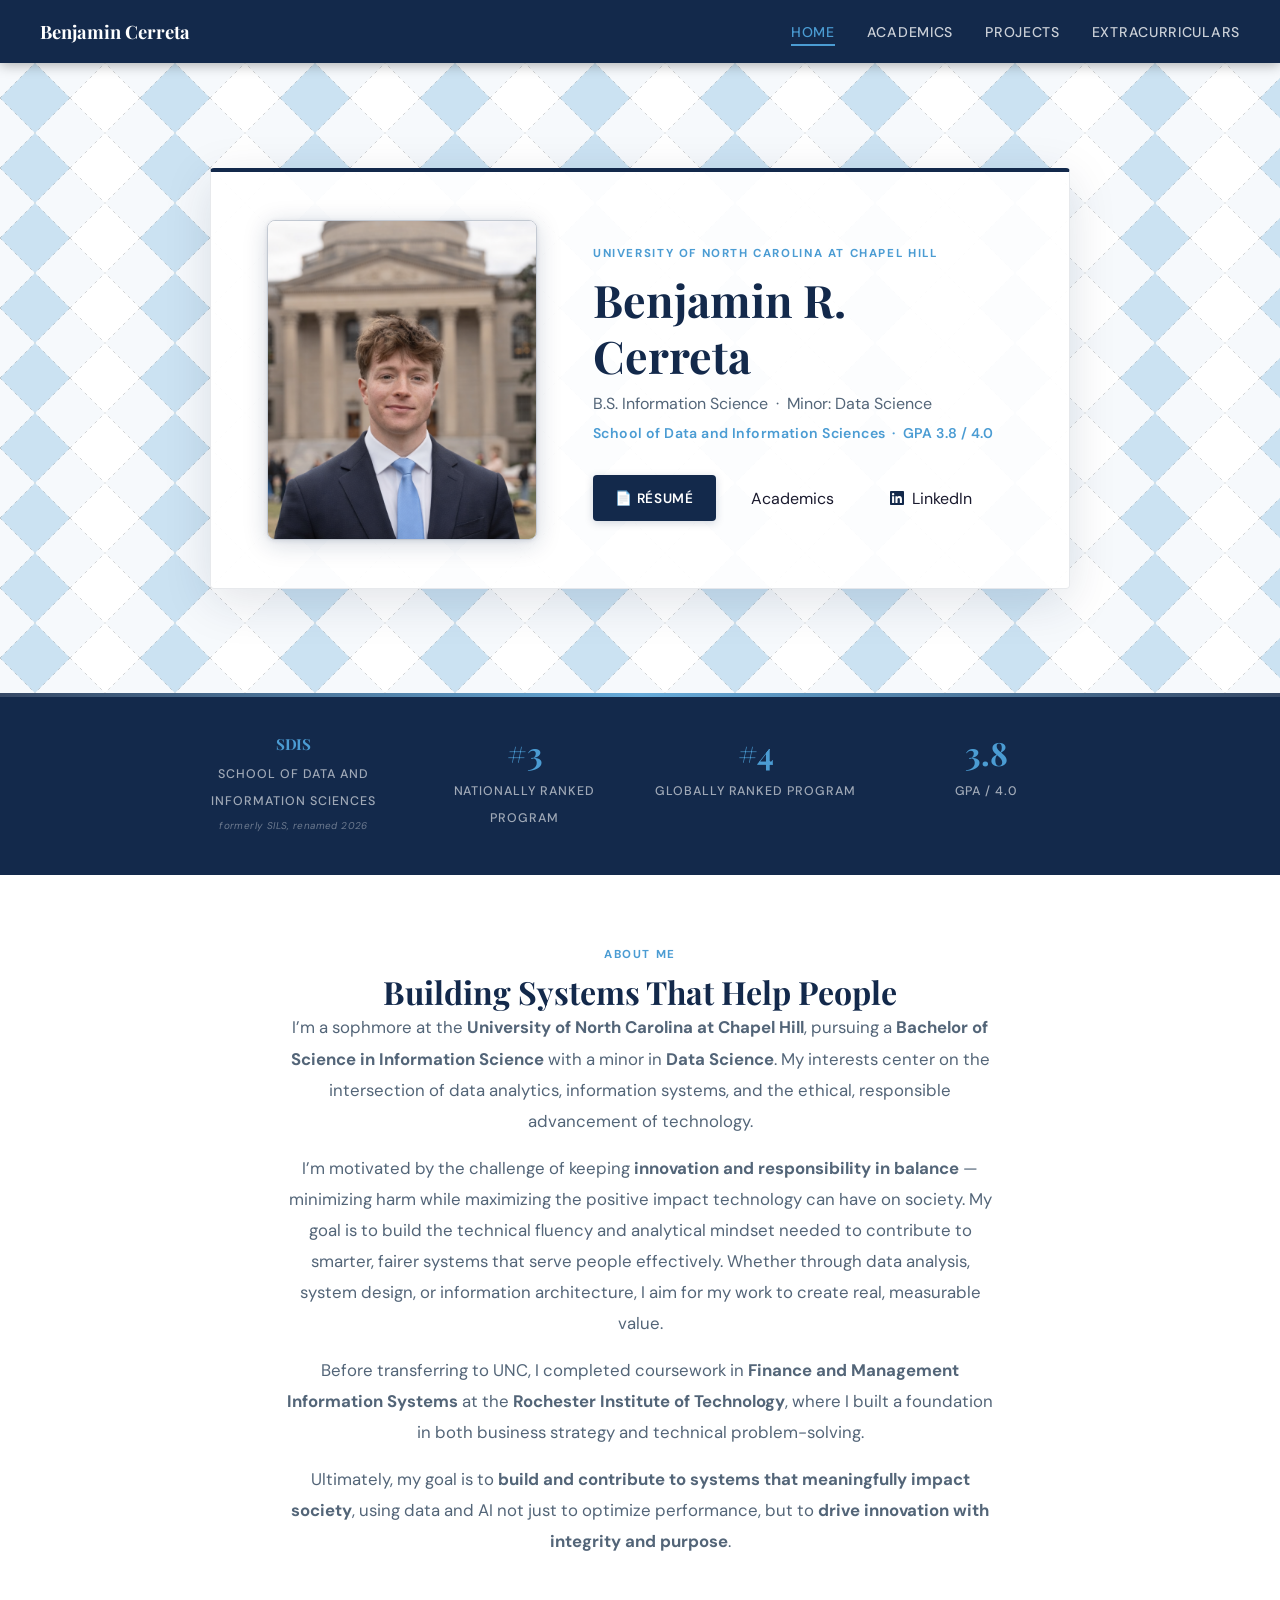
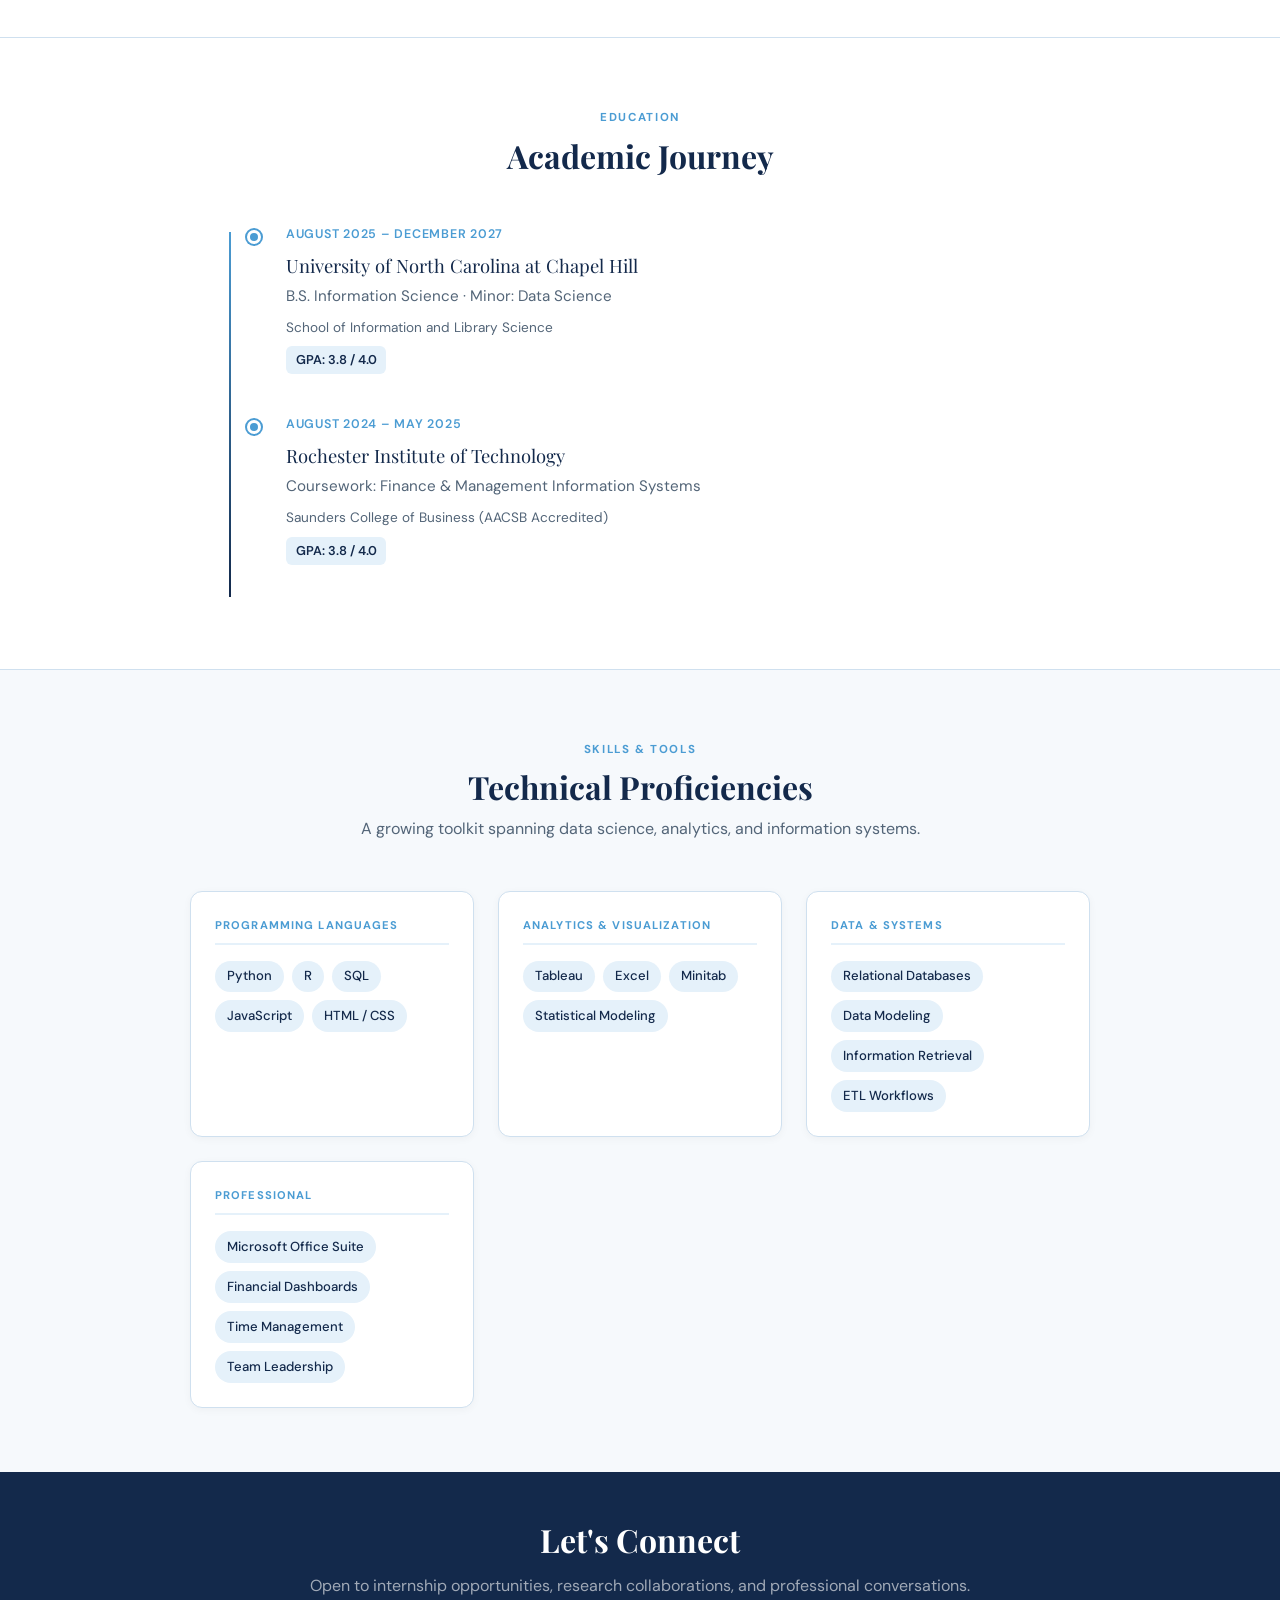
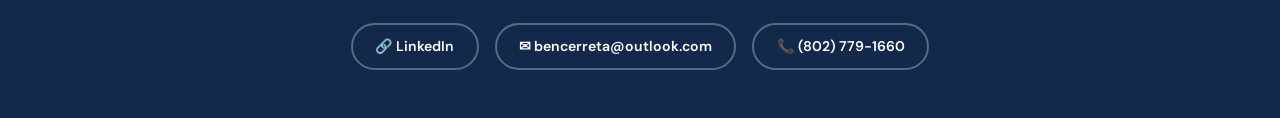
==== commit 4040ba88: "Update about section heading for clarity" ====
--- a/index.html
+++ b/index.html
@@ -124,7 +124,7 @@
   <!-- ABOUT -->
   <section class="about">
     <span class="section-label">About Me</span>
-    <h2>Building Systems That Help People —<br>and Getting the Balance Right</h2>
+    <h2>Building Systems That Help People</h2>
     <p>
   I’m a sophmore at the <strong>University of North Carolina at Chapel Hill</strong>, pursuing a 
   <strong>Bachelor of Science in Information Science</strong> with a minor in 
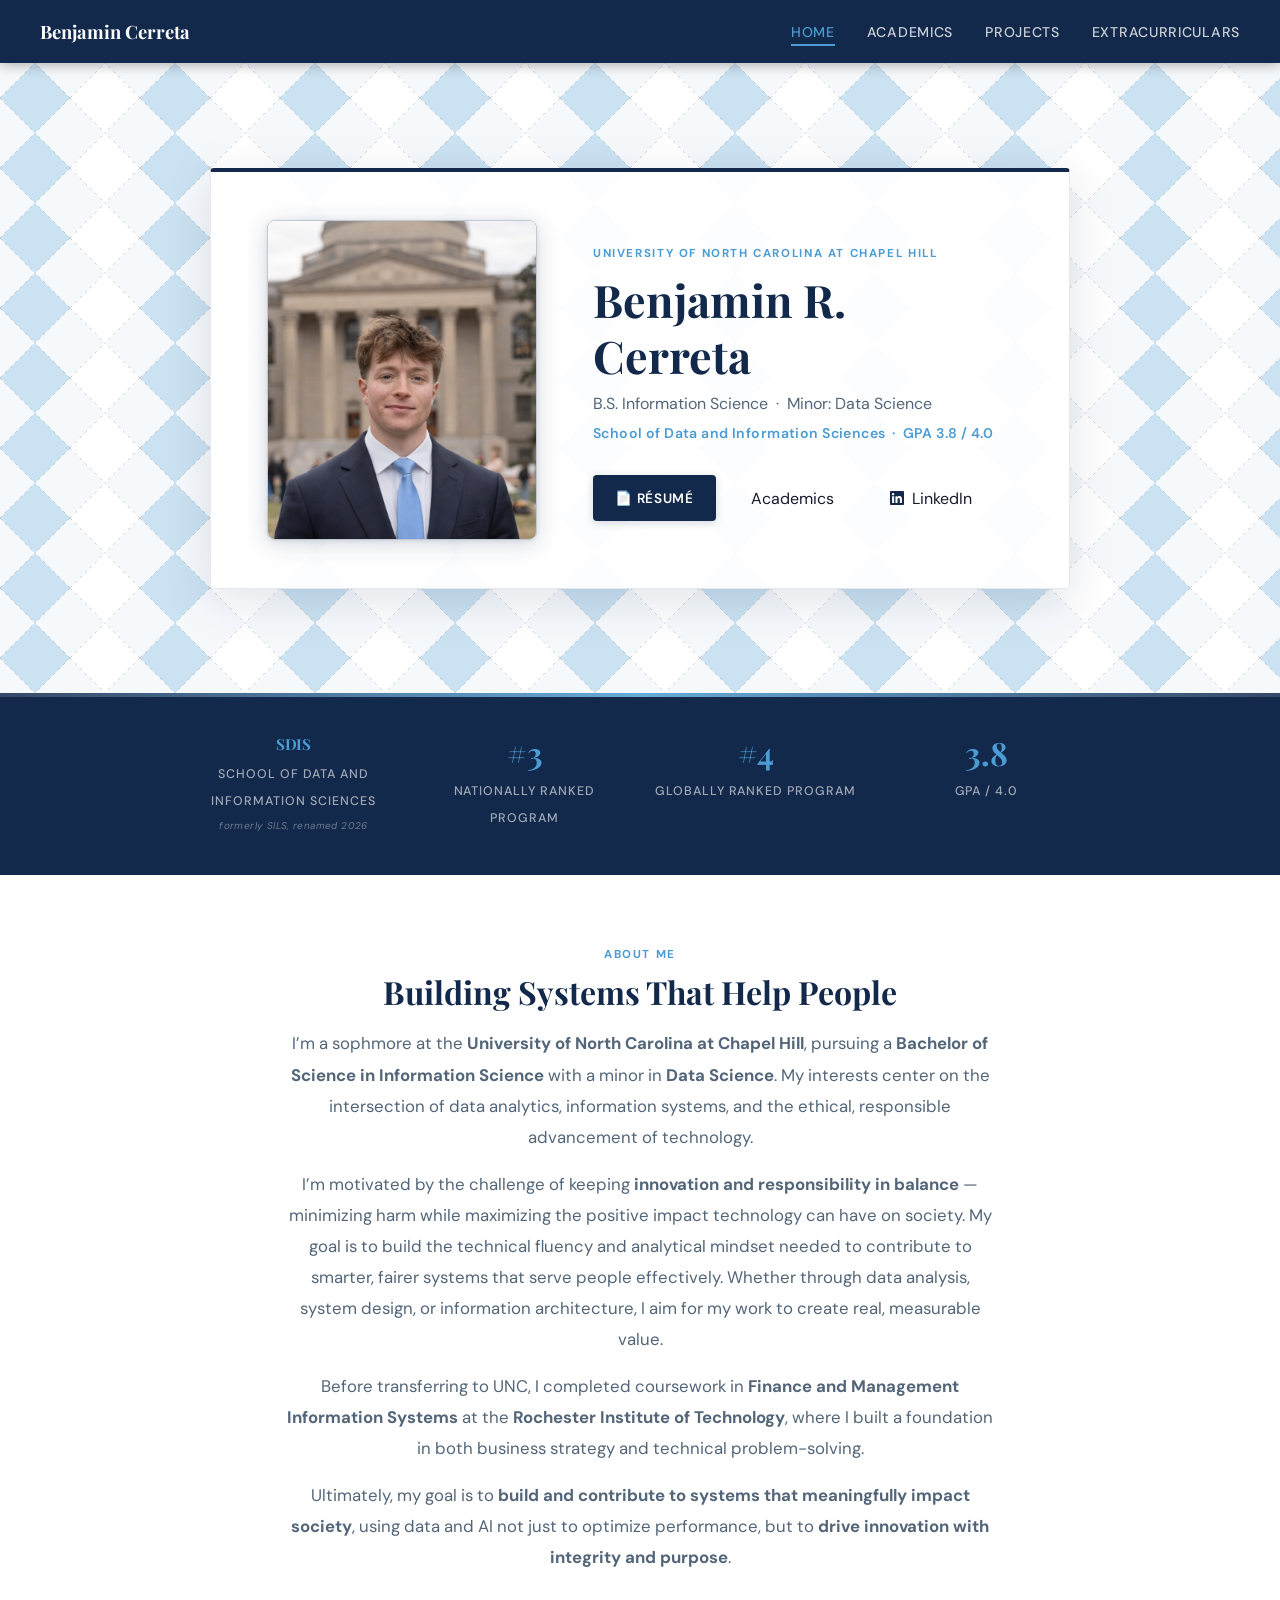
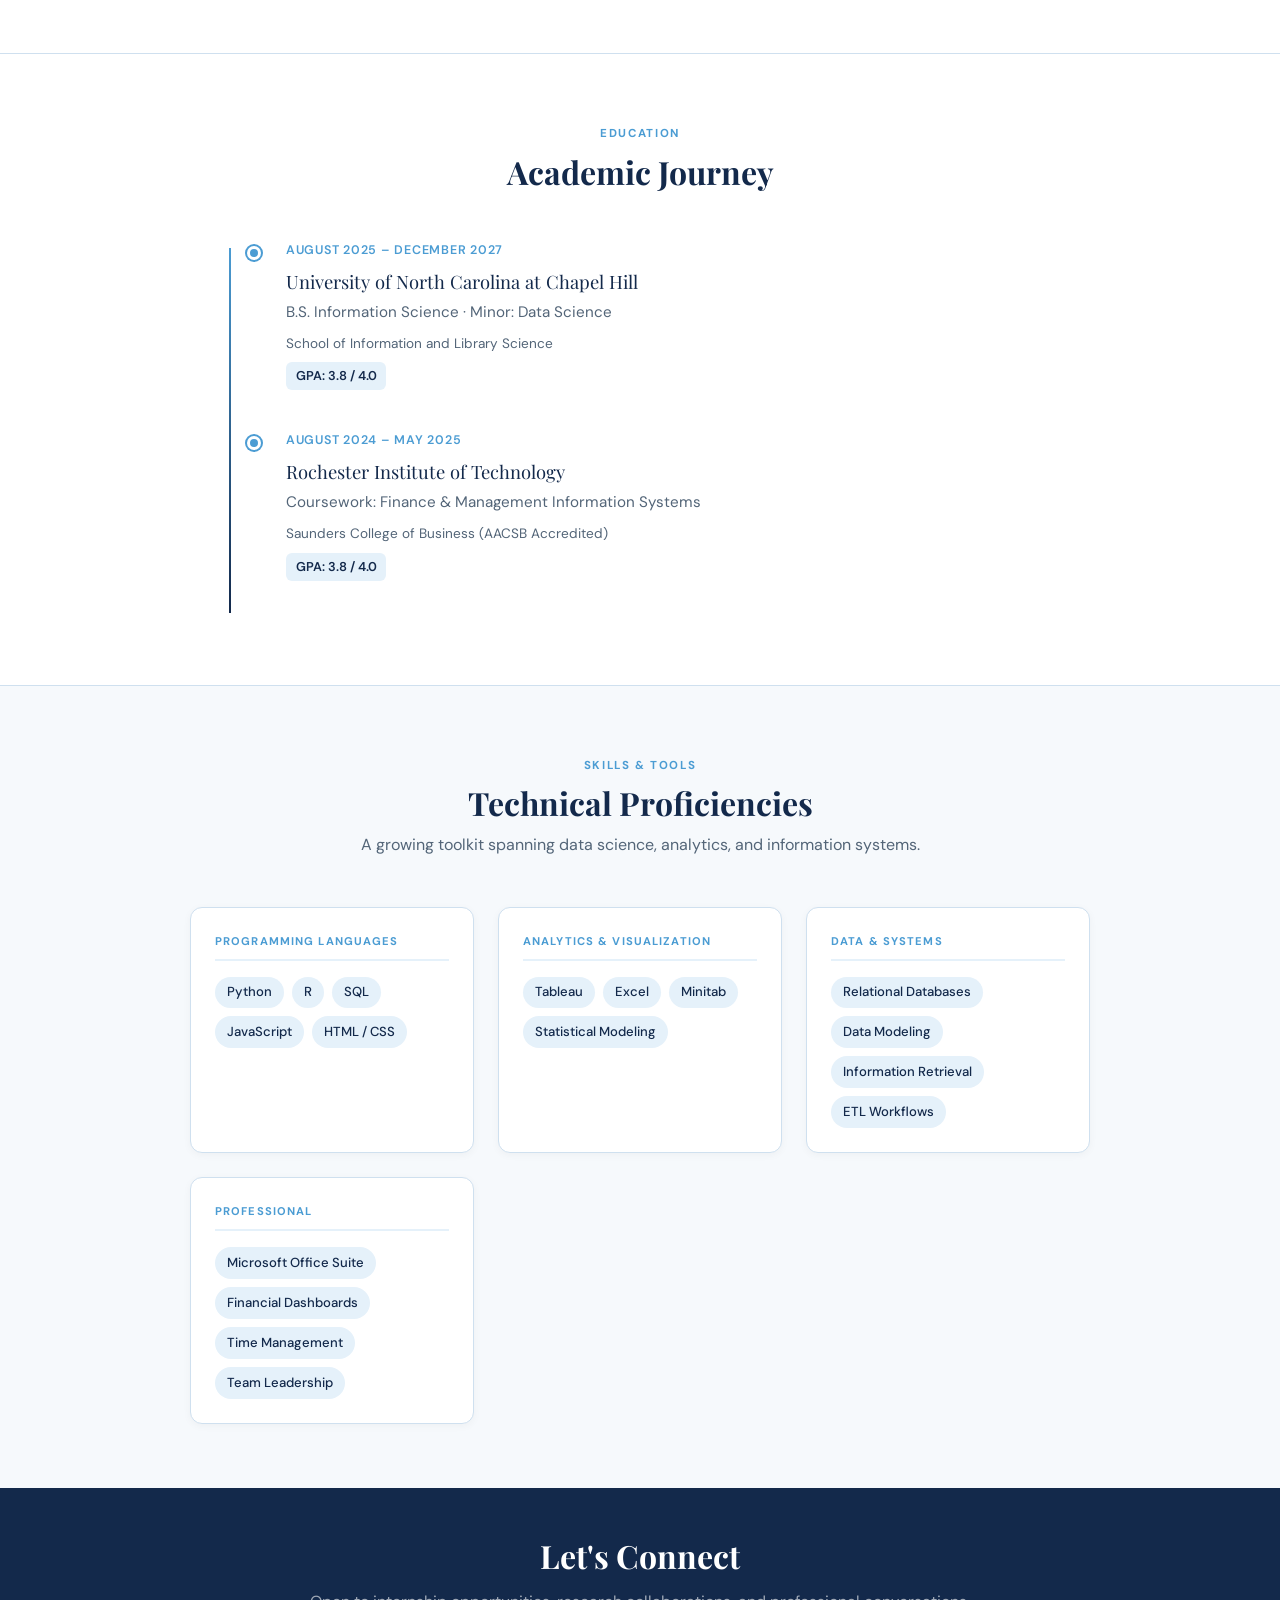
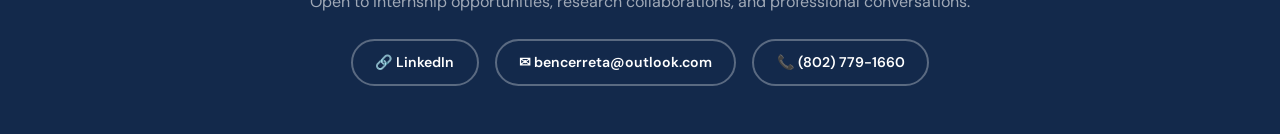
==== commit bd5bd86e: "Add paragraph tags for improved structure in About Me section" ====
--- a/index.html
+++ b/index.html
@@ -125,6 +125,9 @@
   <section class="about">
     <span class="section-label">About Me</span>
     <h2>Building Systems That Help People</h2>
+     <p>
+      
+     </p>
     <p>
   I’m a sophmore at the <strong>University of North Carolina at Chapel Hill</strong>, pursuing a 
   <strong>Bachelor of Science in Information Science</strong> with a minor in 
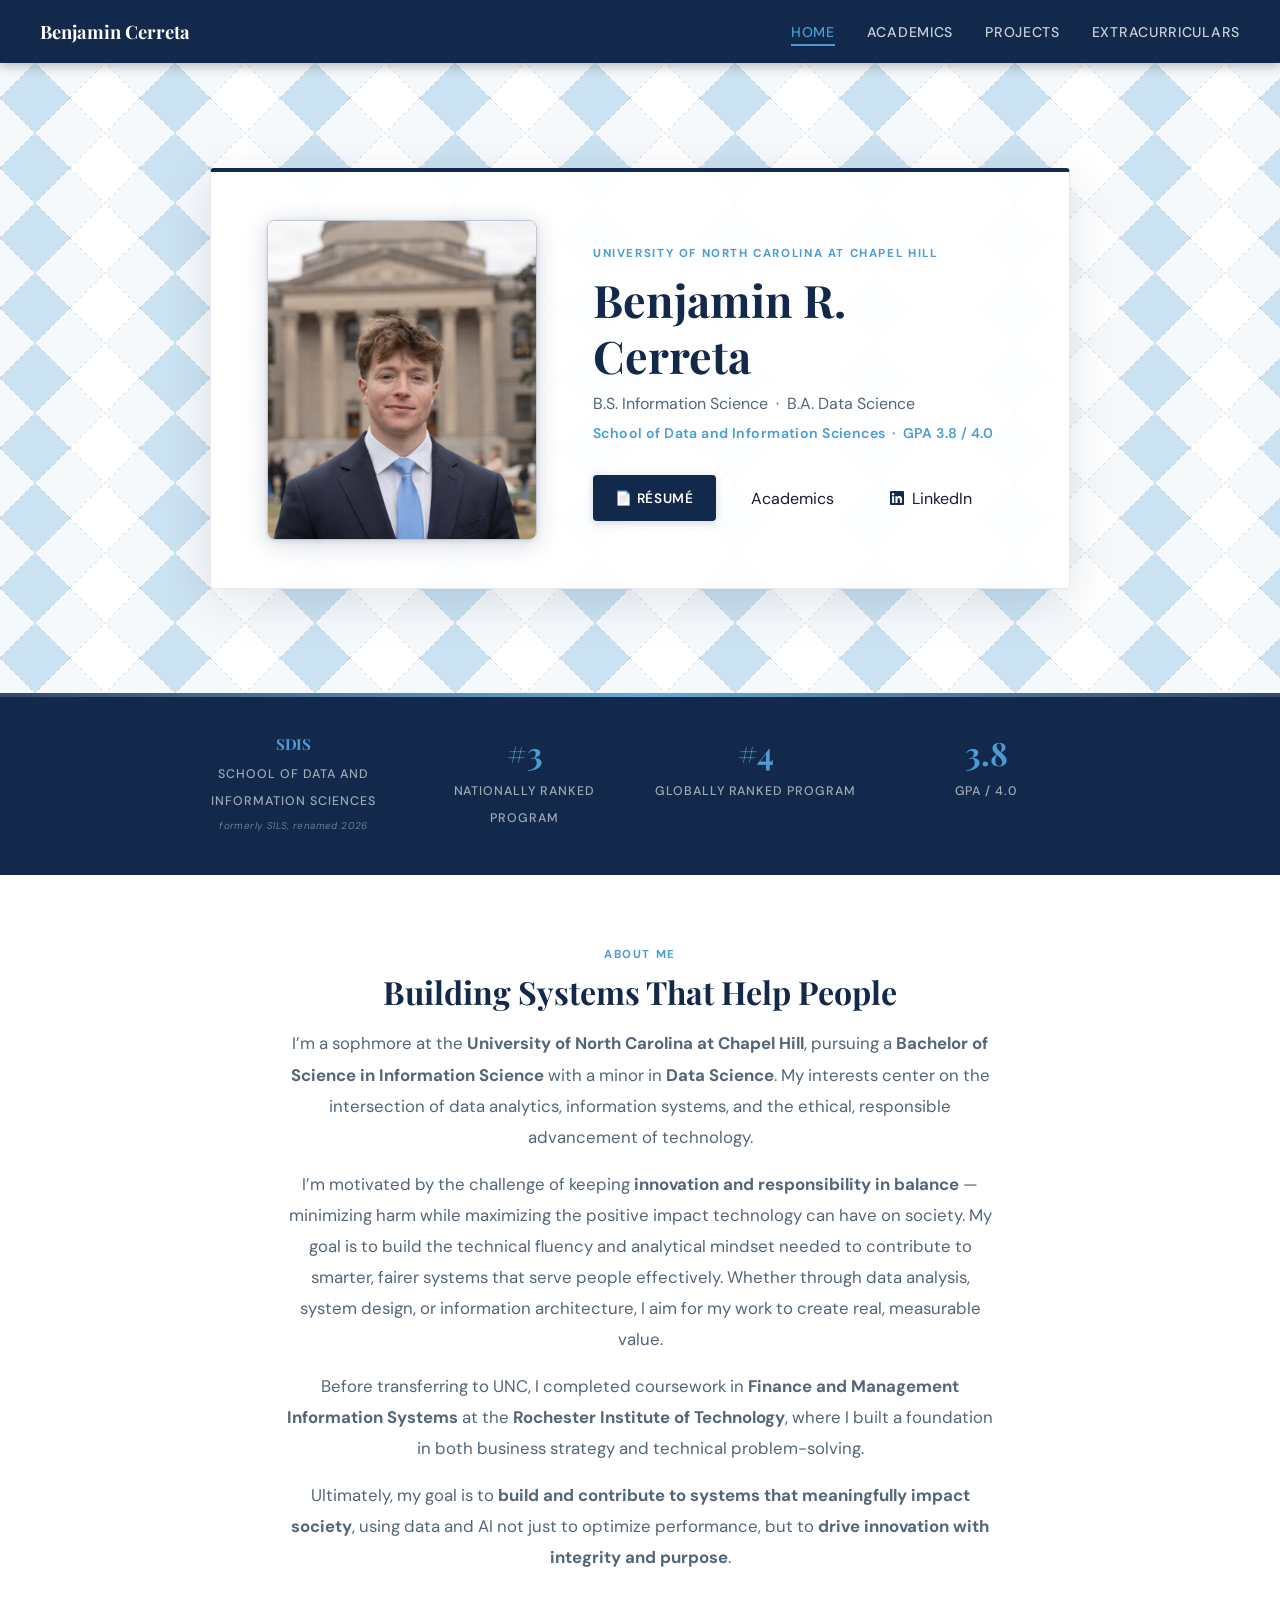
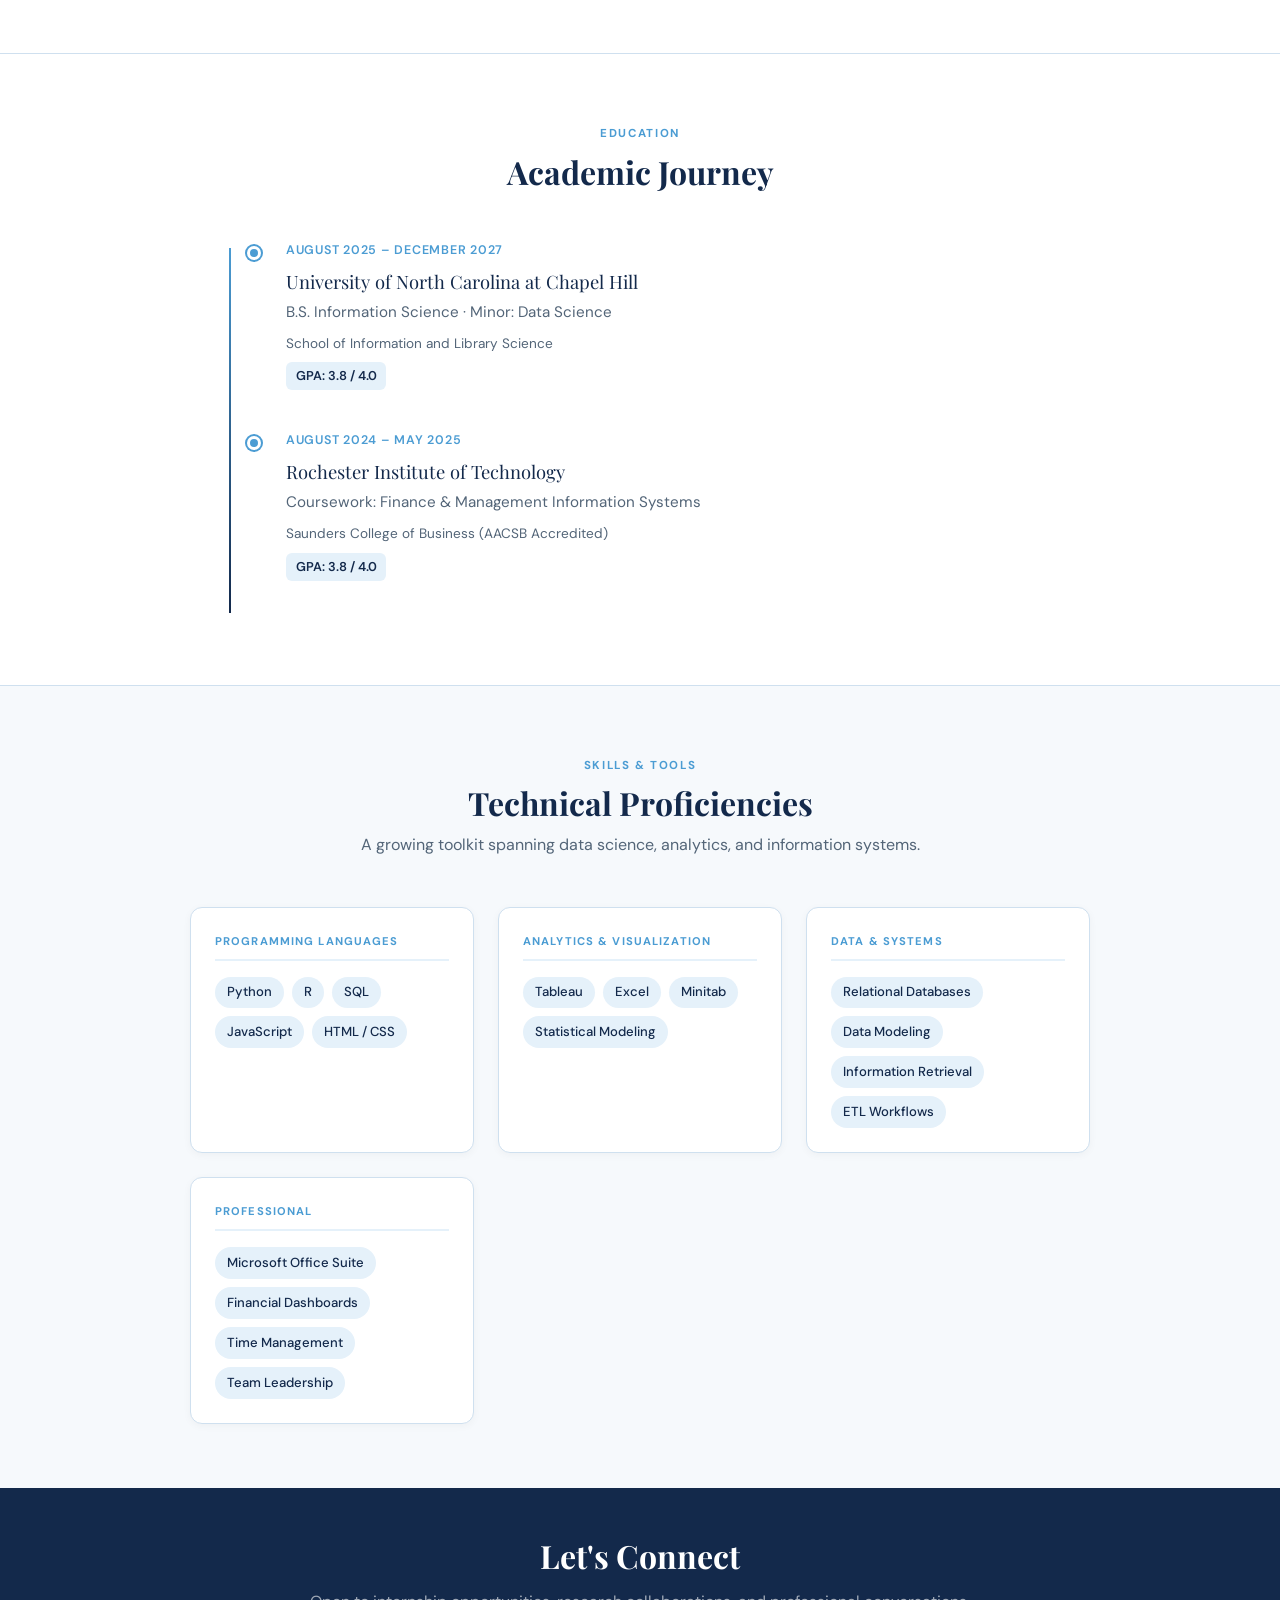
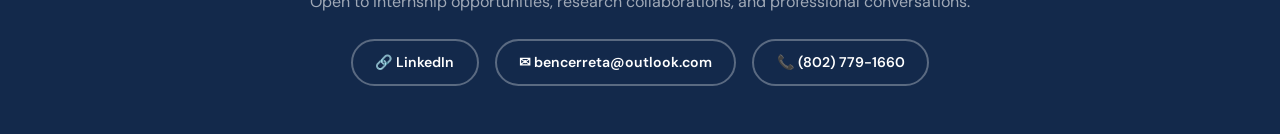
==== commit a3837d56: "Update educational qualifications and resume link in index.html" ====
--- a/index.html
+++ b/index.html
@@ -63,7 +63,7 @@
         color: var(--text-muted);
         margin-bottom: 0.3rem;
         font-weight: 400;
-      ">B.S. Information Science &nbsp;·&nbsp; Minor: Data Science</p>
+      ">B.S. Information Science &nbsp;·&nbsp; B.A. Data Science</p>
 
       <p style="
         font-size: 0.88rem;
@@ -75,7 +75,7 @@
 
 <div class="hero-links" style="justify-content:flex-start; flex-wrap:nowrap; gap:0.75rem; margin-top:1.8rem;">
 
-  <a href="Resume_Ben_Cerreta.pdf" target="_blank" class="hero-btn-primary">
+  <a href="Benjamin_Cerreta_Resume.pdf" target="_blank" class="hero-btn-primary">
     &#128196; Résumé
   </a>
 
@@ -244,4 +244,4 @@
       <a href="https://www.linkedin.com/in/ben-cerreta-72324b303" class="connect-link" target="_blank" rel="noopener noreferrer">&#128279; LinkedIn</a>
       <a href="mailto:bencerreta@outlook.com" class="connect-link">&#9993; bencerreta@outlook.com</a>
       <a href="tel:8027791660" class="connect-link">&#128222; (802) 779-1660</a>
-      <a href="Resume_Ben_Cerreta.pdf" class="connect-link" target="_blank" rel="noopener nor+      <a href="Benjamin_Cerreta_Resume.pdf" class="connect-link" target="_blank" rel="noopener nor
